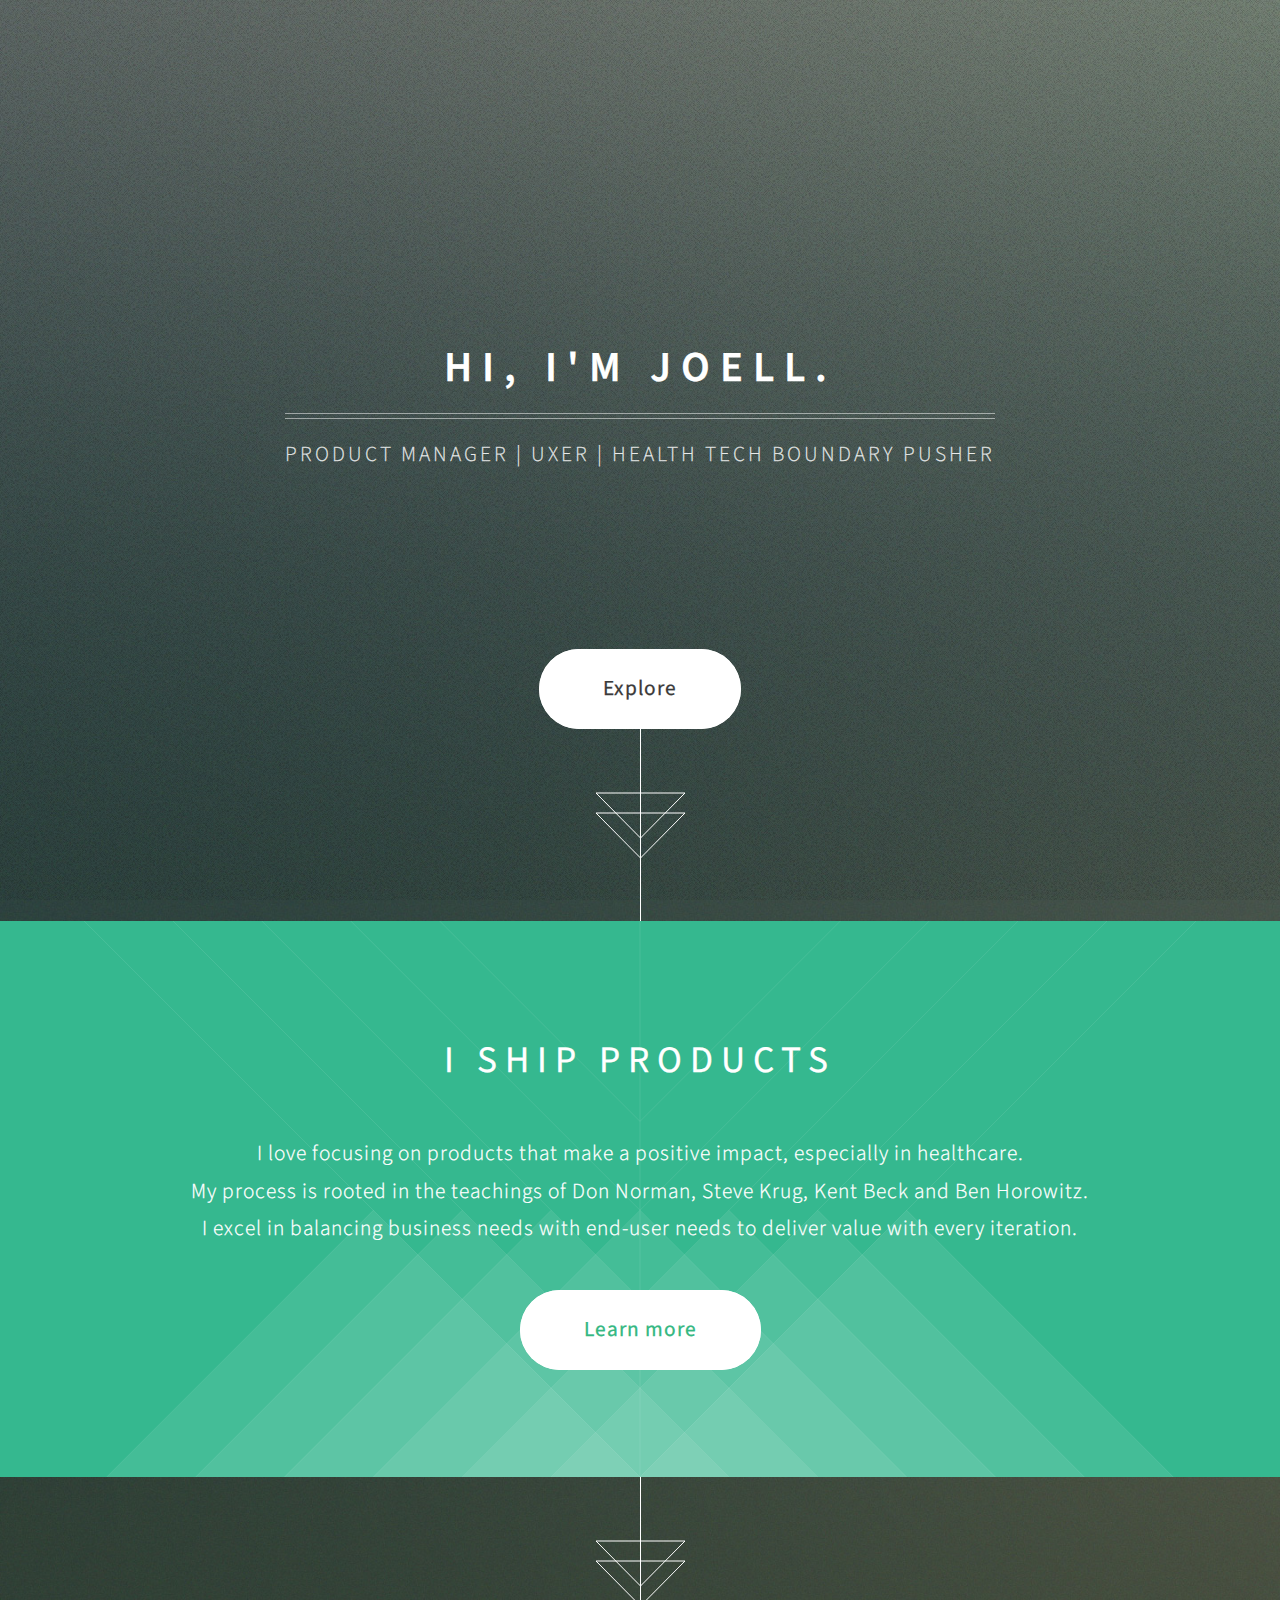
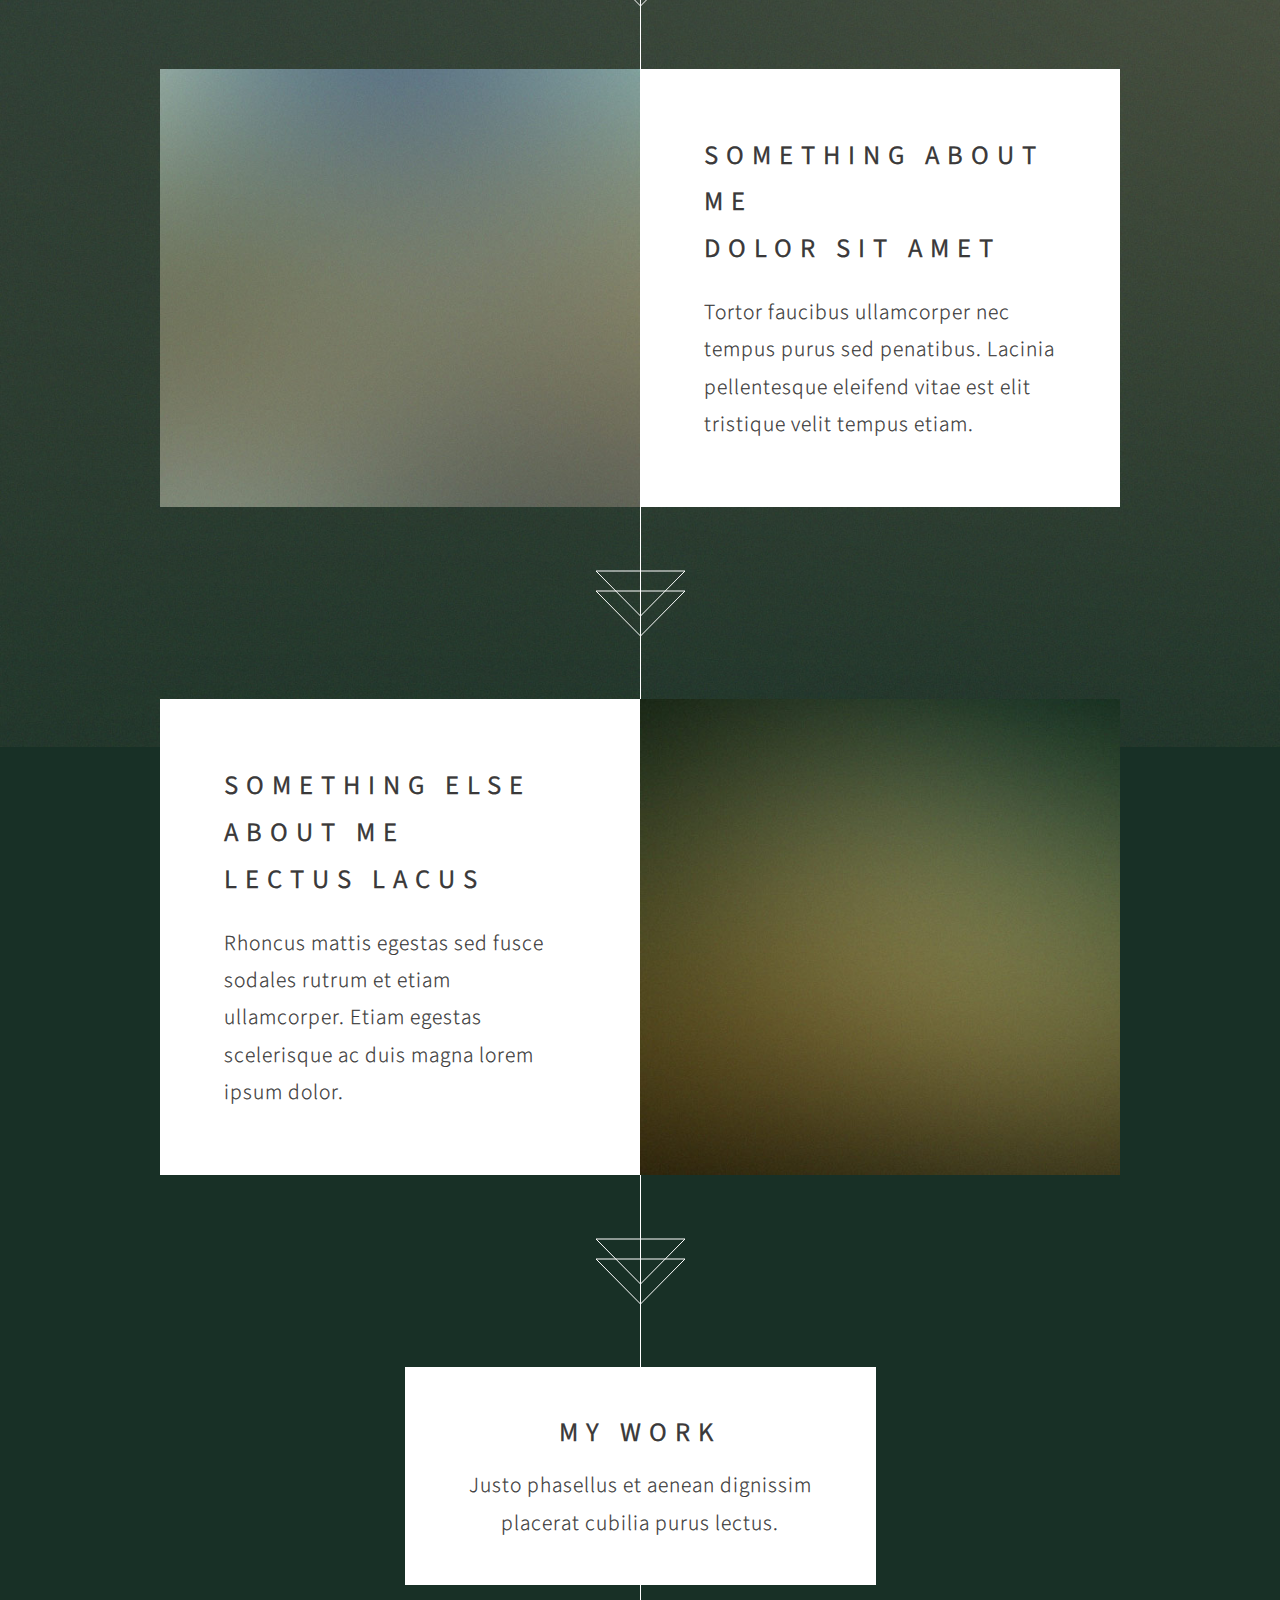
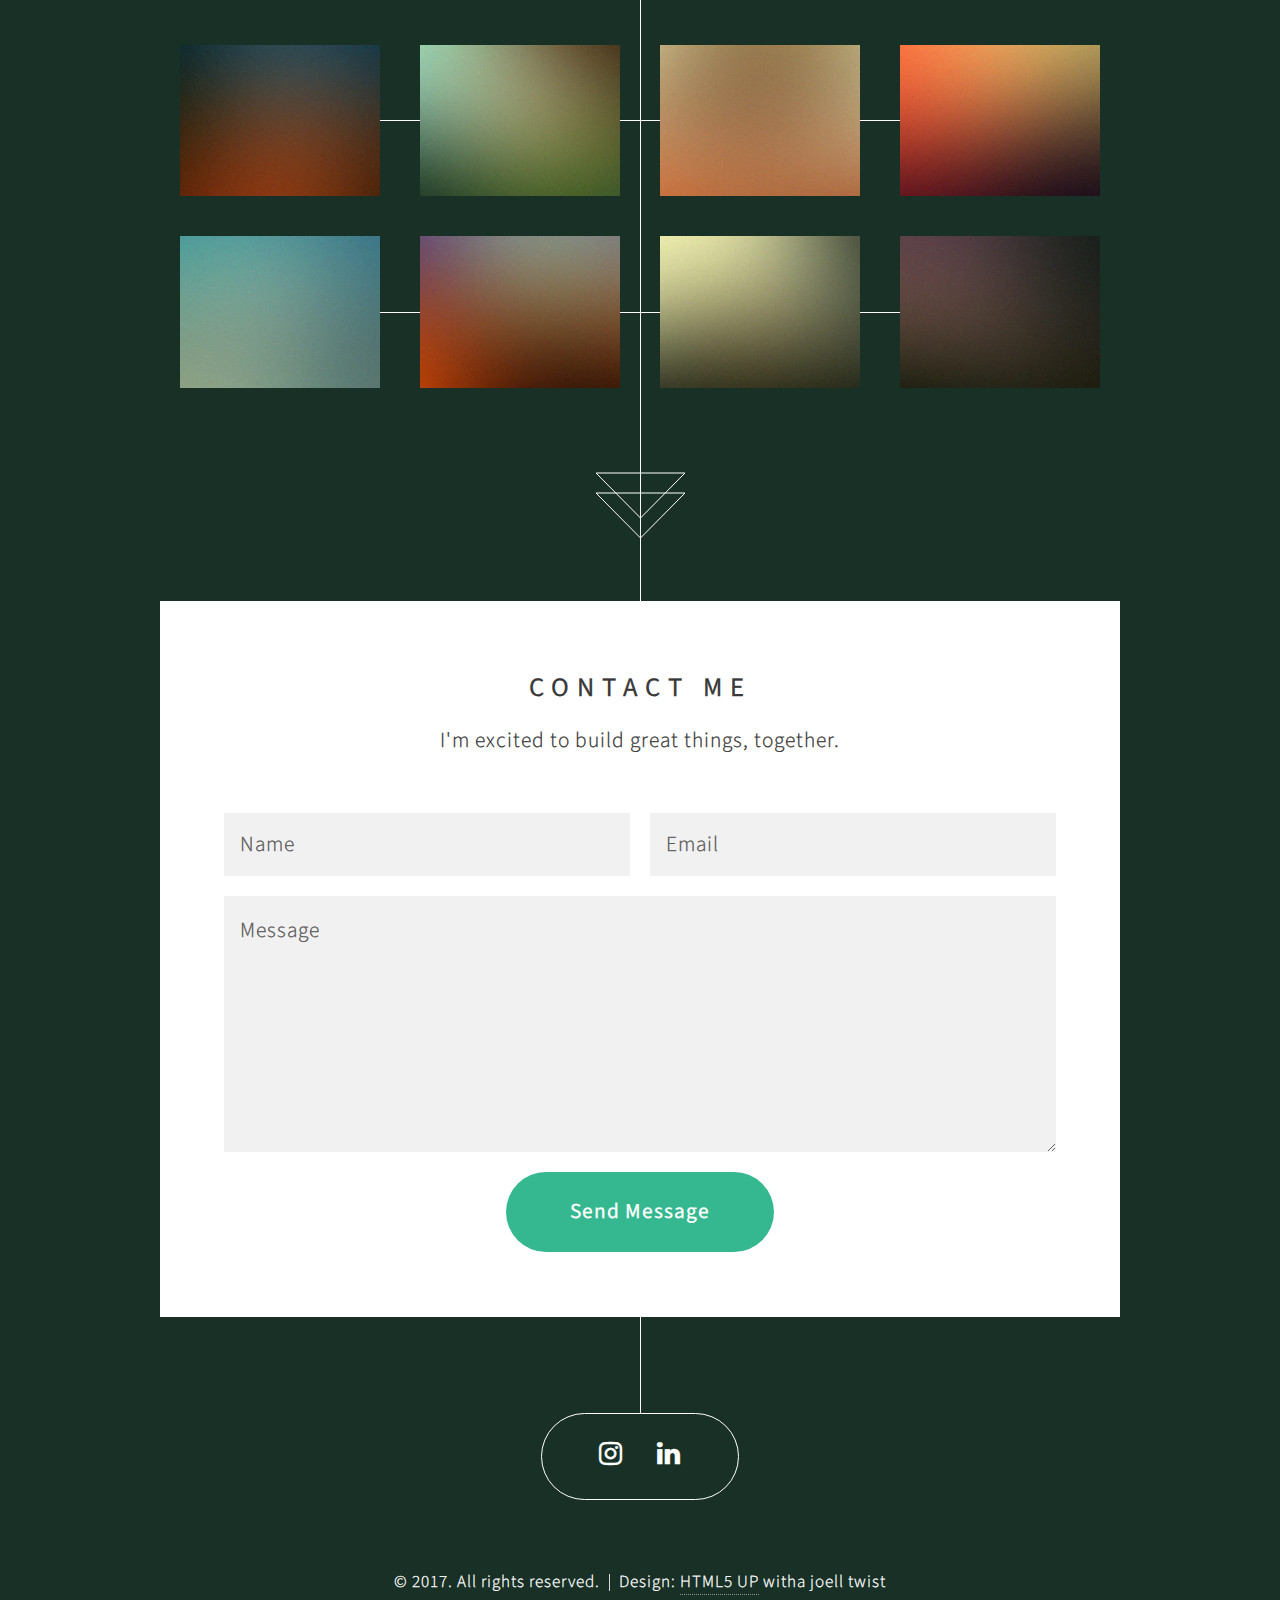
==== html5up-overflow/index.html @ f1a4c193 "new template from html5up" ====
<!DOCTYPE HTML>
<!--
	Overflow by HTML5 UP
	html5up.net | @ajlkn
	Free for personal and commercial use under the CCA 3.0 license (html5up.net/license)
-->
<html>
	<head>
		<title>Joell Shepperson Portfolio</title>
		<meta charset="utf-8" />
		<meta name="viewport" content="width=device-width, initial-scale=1" />
		<!--[if lte IE 8]><script src="assets/js/ie/html5shiv.js"></script><![endif]-->
		<link rel="stylesheet" href="assets/css/main.css" />
		<!--[if lte IE 8]><link rel="stylesheet" href="assets/css/ie8.css" /><![endif]-->
	</head>
	<body>

		<!-- Header -->
			<section id="header">
				<header>
					<h1>Hi, I'm Joell.</h1>
					<p>Product Manager | UXer | Health Tech Boundary Pusher</p>
				</header>
				<footer>
					<a href="#banner" class="button style2 scrolly-middle">Explore</a>
				</footer>
			</section>

		<!-- Banner -->
			<section id="banner">
				<header>
					<h2>I ship products</h2>
				</header>
				<p>I love focusing on products that make a positive impact, especially in healthcare.<br/>
			 	My process is rooted in the teachings of Don Norman, Steve Krug, Kent Beck and Ben Horowitz.<br/>
				I excel in balancing business needs with end-user needs to deliver value with every iteration.</p>
				<footer>
					<a href="#first" class="button style2 scrolly">Learn more</a>
				</footer>
			</section>

		<!-- Feature 1 -->
			<article id="first" class="container box style1 right">
				<a href="#" class="image fit"><img src="images/pic01.jpg" alt="" /></a>
				<div class="inner">
					<header>
						<h2>Something about me<br />
						dolor sit amet</h2>
					</header>
					<p>Tortor faucibus ullamcorper nec tempus purus sed penatibus. Lacinia pellentesque eleifend vitae est elit tristique velit tempus etiam.</p>
				</div>
			</article>

		<!-- Feature 2 -->
			<article class="container box style1 left">
				<a href="#" class="image fit"><img src="images/pic02.jpg" alt="" /></a>
				<div class="inner">
					<header>
						<h2>Something else about me<br />
						lectus lacus</h2>
					</header>
					<p>Rhoncus mattis egestas sed fusce sodales rutrum et etiam ullamcorper. Etiam egestas scelerisque ac duis magna lorem ipsum dolor.</p>
				</div>
			</article>

		<!-- Portfolio -->
			<article class="container box style2">
				<header>
					<h2>My Work</h2>
					<p>Justo phasellus et aenean dignissim<br />
					placerat cubilia purus lectus.</p>
				</header>
				<div class="inner gallery">
					<div class="row 0%">
						<div class="3u 12u(mobile)"><a href="images/fulls/01.jpg" class="image fit"><img src="images/thumbs/01.jpg" alt="" title="Ad infinitum" /></a></div>
						<div class="3u 12u(mobile)"><a href="images/fulls/02.jpg" class="image fit"><img src="images/thumbs/02.jpg" alt="" title="Dressed in Clarity" /></a></div>
						<div class="3u 12u(mobile)"><a href="images/fulls/03.jpg" class="image fit"><img src="images/thumbs/03.jpg" alt="" title="Raven" /></a></div>
						<div class="3u 12u(mobile)"><a href="images/fulls/04.jpg" class="image fit"><img src="images/thumbs/04.jpg" alt="" title="I'll have a cup of Disneyland, please" /></a></div>
					</div>
					<div class="row 0%">
						<div class="3u 12u(mobile)"><a href="images/fulls/05.jpg" class="image fit"><img src="images/thumbs/05.jpg" alt="" title="Cherish" /></a></div>
						<div class="3u 12u(mobile)"><a href="images/fulls/06.jpg" class="image fit"><img src="images/thumbs/06.jpg" alt="" title="Different." /></a></div>
						<div class="3u 12u(mobile)"><a href="images/fulls/07.jpg" class="image fit"><img src="images/thumbs/07.jpg" alt="" title="History was made here" /></a></div>
						<div class="3u 12u(mobile)"><a href="images/fulls/08.jpg" class="image fit"><img src="images/thumbs/08.jpg" alt="" title="People come and go and walk away" /></a></div>
					</div>
				</div>
			</article>

		<!-- Contact -->
			<article class="container box style3">
				<header>
					<h2>Contact Me</h2>
					<p>I'm excited to build great things, together.</p>
				</header>
				<form method="post" action="#">
					<div class="row 50%">
						<div class="6u 12u$(mobile)"><input type="text" class="text" name="name" placeholder="Name" /></div>
						<div class="6u$ 12u$(mobile)"><input type="text" class="text" name="email" placeholder="Email" /></div>
						<div class="12u$">
							<textarea name="message" placeholder="Message"></textarea>
						</div>
						<div class="12u$">
							<ul class="actions">
								<li><input type="submit" value="Send Message" /></li>
							</ul>
						</div>
					</div>
				</form>
			</article>

		<!-- Generic -->
		<!--
			<article class="container box style3">
				<header>
					<h2>Generic Box</h2>
					<p>Just a generic box. Nothing to see here.</p>
				</header>
				<section>
					<header>
						<h3>Paragraph</h3>
						<p>This is a subtitle</p>
					</header>
					<p>Phasellus nisl nisl, varius id <sup>porttitor sed pellentesque</sup> ac orci. Pellentesque
					habitant <strong>strong</strong> tristique <b>bold</b> et netus <i>italic</i> malesuada <em>emphasized</em> ac turpis egestas. Morbi
					leo suscipit ut. Praesent <sub>id turpis vitae</sub> turpis pretium ultricies. Vestibulum sit
					amet risus elit.</p>
				</section>
				<section>
					<header>
						<h3>Blockquote</h3>
					</header>
					<blockquote>Fringilla nisl. Donec accumsan interdum nisi, quis tincidunt felis sagittis eget.
					tempus euismod. Vestibulum ante ipsum primis in faucibus.</blockquote>
				</section>
				<section>
					<header>
						<h3>Divider</h3>
					</header>
					<p>Donec consectetur <a href="#">vestibulum dolor et pulvinar</a>. Etiam vel felis enim, at viverra
					ligula. Ut porttitor sagittis lorem, quis eleifend nisi ornare vel. Praesent nec orci
					facilisis leo magna. Cras sit amet urna eros, id egestas urna. Quisque aliquam
					tempus euismod. Vestibulum ante ipsum primis in faucibus orci luctus et ultrices
					posuere cubilia.</p>
					<hr />
					<p>Donec consectetur vestibulum dolor et pulvinar. Etiam vel felis enim, at viverra
					ligula. Ut porttitor sagittis lorem, quis eleifend nisi ornare vel. Praesent nec orci
					facilisis leo magna. Cras sit amet urna eros, id egestas urna. Quisque aliquam
					tempus euismod. Vestibulum ante ipsum primis in faucibus orci luctus et ultrices
					posuere cubilia.</p>
				</section>
				<section>
					<header>
						<h3>Unordered List</h3>
					</header>
					<ul class="default">
						<li>Donec consectetur vestibulum dolor et pulvinar. Etiam vel felis enim, at viverra ligula. Ut porttitor sagittis lorem, quis eleifend nisi ornare vel.</li>
						<li>Donec consectetur vestibulum dolor et pulvinar. Etiam vel felis enim, at viverra ligula. Ut porttitor sagittis lorem, quis eleifend nisi ornare vel.</li>
						<li>Donec consectetur vestibulum dolor et pulvinar. Etiam vel felis enim, at viverra ligula. Ut porttitor sagittis lorem, quis eleifend nisi ornare vel.</li>
						<li>Donec consectetur vestibulum dolor et pulvinar. Etiam vel felis enim, at viverra ligula. Ut porttitor sagittis lorem, quis eleifend nisi ornare vel.</li>
					</ul>
				</section>
				<section>
					<header>
						<h3>Ordered List</h3>
					</header>
					<ol class="default">
						<li>Donec consectetur vestibulum dolor et pulvinar. Etiam vel felis enim, at viverra ligula. Ut porttitor sagittis lorem, quis eleifend nisi ornare vel.</li>
						<li>Donec consectetur vestibulum dolor et pulvinar. Etiam vel felis enim, at viverra ligula. Ut porttitor sagittis lorem, quis eleifend nisi ornare vel.</li>
						<li>Donec consectetur vestibulum dolor et pulvinar. Etiam vel felis enim, at viverra ligula. Ut porttitor sagittis lorem, quis eleifend nisi ornare vel.</li>
						<li>Donec consectetur vestibulum dolor et pulvinar. Etiam vel felis enim, at viverra ligula. Ut porttitor sagittis lorem, quis eleifend nisi ornare vel.</li>
					</ol>
				</section>
				<section>
					<header>
						<h3>Table</h3>
					</header>
					<div class="table-wrapper">
						<table class="default">
							<thead>
								<tr>
									<th>ID</th>
									<th>Name</th>
									<th>Description</th>
									<th>Price</th>
								</tr>
							</thead>
							<tbody>
								<tr>
									<td>45815</td>
									<td>Something</td>
									<td>Ut porttitor sagittis lorem quis nisi ornare.</td>
									<td>29.99</td>
								</tr>
								<tr>
									<td>24524</td>
									<td>Nothing</td>
									<td>Ut porttitor sagittis lorem quis nisi ornare.</td>
									<td>19.99</td>
								</tr>
								<tr>
									<td>45815</td>
									<td>Something</td>
									<td>Ut porttitor sagittis lorem quis nisi ornare.</td>
									<td>29.99</td>
								</tr>
								<tr>
									<td>24524</td>
									<td>Nothing</td>
									<td>Ut porttitor sagittis lorem quis nisi ornare.</td>
									<td>19.99</td>
								</tr>
							</tbody>
							<tfoot>
								<tr>
									<td colspan="3"></td>
									<td>100.00</td>
								</tr>
							</tfoot>
						</table>
					</div>
				</section>
				<section>
					<header>
						<h3>Form</h3>
					</header>
					<form method="post" action="#">
						<div class="row">
							<div class="6u">
								<input class="text" type="text" name="name" id="name" value="" placeholder="John Doe" />
							</div>
							<div class="6u">
								<input class="text" type="text" name="email" id="email" value="" placeholder="johndoe@domain.tld" />
							</div>
						</div>
						<div class="row">
							<div class="12u">
								<select name="department" id="department">
									<option value="">Choose a department</option>
									<option value="1">Manufacturing</option>
									<option value="2">Administration</option>
									<option value="3">Support</option>
								</select>
							</div>
						</div>
						<div class="row">
							<div class="12u">
								<input class="text" type="text" name="subject" id="subject" value="" placeholder="Enter your subject" />
							</div>
						</div>
						<div class="row">
							<div class="12u">
								<textarea name="message" id="message" placeholder="Enter your message"></textarea>
							</div>
						</div>
						<div class="row">
							<div class="12u">
								<ul class="actions">
									<li><input type="submit" value="Submit" /></li>
									<li><input type="reset" class="style3" value="Clear Form" /></li>
								</ul>
							</div>
						</div>
					</form>
				</section>
			</article>
		-->

		<section id="footer">
			<ul class="icons">
				<li><a href="#" class="icon fa-instagram"><span class="label">Instagram</span></a></li>
				<li><a href="#" class="icon fa-linkedin"><span class="label">LinkedIn</span></a></li>
			</ul>
			<div class="copyright">
				<ul class="menu">
					<li>&copy; 2017. All rights reserved.</li><li>Design: <a href="http://html5up.net">HTML5 UP</a> witha joell twist </li>
				</ul>
			</div>
		</section>

		<!-- Scripts -->
			<script src="assets/js/jquery.min.js"></script>
			<script src="assets/js/jquery.scrolly.min.js"></script>
			<script src="assets/js/jquery.poptrox.min.js"></script>
			<script src="assets/js/skel.min.js"></script>
			<script src="assets/js/util.js"></script>
			<!--[if lte IE 8]><script src="assets/js/ie/respond.min.js"></script><![endif]-->
			<script src="assets/js/main.js"></script>

	</body>
</html>
---- html5up-overflow/assets/css/main.css ----
@import url("https://fonts.googleapis.com/css?family=Source+Sans+Pro:300,300italic,400,600");
@import url("font-awesome.min.css");

/*
	Overflow by HTML5 UP
	html5up.net | @ajlkn
	Free for personal and commercial use under the CCA 3.0 license (html5up.net/license)
*/

/* Reset */

	html, body, div, span, applet, object, iframe, h1, h2, h3, h4, h5, h6, p, blockquote, pre, a, abbr, acronym, address, big, cite, code, del, dfn, em, img, ins, kbd, q, s, samp, small, strike, strong, sub, sup, tt, var, b, u, i, center, dl, dt, dd, ol, ul, li, fieldset, form, label, legend, table, caption, tbody, tfoot, thead, tr, th, td, article, aside, canvas, details, embed, figure, figcaption, footer, header, hgroup, menu, nav, output, ruby, section, summary, time, mark, audio, video {
		margin: 0;
		padding: 0;
		border: 0;
		font-size: 100%;
		font: inherit;
		vertical-align: baseline;
	}

	article, aside, details, figcaption, figure, footer, header, hgroup, menu, nav, section {
		display: block;
	}

	body {
		line-height: 1;
	}

	ol, ul {
		list-style: none;
	}

	blockquote, q {
		quotes: none;
	}

	blockquote:before, blockquote:after, q:before, q:after {
		content: '';
		content: none;
	}

	table {
		border-collapse: collapse;
		border-spacing: 0;
	}

	body {
		-webkit-text-size-adjust: none;
	}

/* Box Model */

	*, *:before, *:after {
		-moz-box-sizing: border-box;
		-webkit-box-sizing: border-box;
		box-sizing: border-box;
	}

/* Containers */

	.container {
		margin-left: auto;
		margin-right: auto;
	}

	.container.\31 25\25 {
		width: 100%;
		max-width: 1425px;
		min-width: 1140px;
	}

	.container.\37 5\25 {
		width: 855px;
	}

	.container.\35 0\25 {
		width: 570px;
	}

	.container.\32 5\25 {
		width: 285px;
	}

	.container {
		width: 1140px;
	}

	@media screen and (max-width: 1680px) {

		.container.\31 25\25 {
			width: 100%;
			max-width: 1200px;
			min-width: 960px;
		}

		.container.\37 5\25 {
			width: 720px;
		}

		.container.\35 0\25 {
			width: 480px;
		}

		.container.\32 5\25 {
			width: 240px;
		}

		.container {
			width: 960px;
		}

	}

	@media screen and (max-width: 1080px) {

		.container.\31 25\25 {
			width: 100%;
			max-width: 118.75%;
			min-width: 95%;
		}

		.container.\37 5\25 {
			width: 71.25%;
		}

		.container.\35 0\25 {
			width: 47.5%;
		}

		.container.\32 5\25 {
			width: 23.75%;
		}

		.container {
			width: 95%;
		}

	}

	@media screen and (max-width: 840px) {

		.container.\31 25\25 {
			width: 100%;
			max-width: 118.75%;
			min-width: 95%;
		}

		.container.\37 5\25 {
			width: 71.25%;
		}

		.container.\35 0\25 {
			width: 47.5%;
		}

		.container.\32 5\25 {
			width: 23.75%;
		}

		.container {
			width: 95%;
		}

	}

	@media screen and (max-width: 736px) {

		.container.\31 25\25 {
			width: 100%;
			max-width: 118.75%;
			min-width: 95%;
		}

		.container.\37 5\25 {
			width: 71.25%;
		}

		.container.\35 0\25 {
			width: 47.5%;
		}

		.container.\32 5\25 {
			width: 23.75%;
		}

		.container {
			width: 95% !important;
		}

	}

/* Grid */

	.row {
		border-bottom: solid 1px transparent;
		-moz-box-sizing: border-box;
		-webkit-box-sizing: border-box;
		box-sizing: border-box;
	}

	.row > * {
		float: left;
		-moz-box-sizing: border-box;
		-webkit-box-sizing: border-box;
		box-sizing: border-box;
	}

	.row:after, .row:before {
		content: '';
		display: block;
		clear: both;
		height: 0;
	}

	.row.uniform > * > :first-child {
		margin-top: 0;
	}

	.row.uniform > * > :last-child {
		margin-bottom: 0;
	}

	.row.\30 \25 > * {
		padding: 0px 0 0 0px;
	}

	.row.\30 \25 {
		margin: 0px 0 -1px 0px;
	}

	.row.uniform.\30 \25 > * {
		padding: 0px 0 0 0px;
	}

	.row.uniform.\30 \25 {
		margin: 0px 0 -1px 0px;
	}

	.row > * {
		padding: 40px 0 0 40px;
	}

	.row {
		margin: -40px 0 -1px -40px;
	}

	.row.uniform > * {
		padding: 40px 0 0 40px;
	}

	.row.uniform {
		margin: -40px 0 -1px -40px;
	}

	.row.\32 00\25 > * {
		padding: 80px 0 0 80px;
	}

	.row.\32 00\25 {
		margin: -80px 0 -1px -80px;
	}

	.row.uniform.\32 00\25 > * {
		padding: 80px 0 0 80px;
	}

	.row.uniform.\32 00\25 {
		margin: -80px 0 -1px -80px;
	}

	.row.\31 50\25 > * {
		padding: 60px 0 0 60px;
	}

	.row.\31 50\25 {
		margin: -60px 0 -1px -60px;
	}

	.row.uniform.\31 50\25 > * {
		padding: 60px 0 0 60px;
	}

	.row.uniform.\31 50\25 {
		margin: -60px 0 -1px -60px;
	}

	.row.\35 0\25 > * {
		padding: 20px 0 0 20px;
	}

	.row.\35 0\25 {
		margin: -20px 0 -1px -20px;
	}

	.row.uniform.\35 0\25 > * {
		padding: 20px 0 0 20px;
	}

	.row.uniform.\35 0\25 {
		margin: -20px 0 -1px -20px;
	}

	.row.\32 5\25 > * {
		padding: 10px 0 0 10px;
	}

	.row.\32 5\25 {
		margin: -10px 0 -1px -10px;
	}

	.row.uniform.\32 5\25 > * {
		padding: 10px 0 0 10px;
	}

	.row.uniform.\32 5\25 {
		margin: -10px 0 -1px -10px;
	}

	.\31 2u, .\31 2u\24 {
		width: 100%;
		clear: none;
		margin-left: 0;
	}

	.\31 1u, .\31 1u\24 {
		width: 91.6666666667%;
		clear: none;
		margin-left: 0;
	}

	.\31 0u, .\31 0u\24 {
		width: 83.3333333333%;
		clear: none;
		margin-left: 0;
	}

	.\39 u, .\39 u\24 {
		width: 75%;
		clear: none;
		margin-left: 0;
	}

	.\38 u, .\38 u\24 {
		width: 66.6666666667%;
		clear: none;
		margin-left: 0;
	}

	.\37 u, .\37 u\24 {
		width: 58.3333333333%;
		clear: none;
		margin-left: 0;
	}

	.\36 u, .\36 u\24 {
		width: 50%;
		clear: none;
		margin-left: 0;
	}

	.\35 u, .\35 u\24 {
		width: 41.6666666667%;
		clear: none;
		margin-left: 0;
	}

	.\34 u, .\34 u\24 {
		width: 33.3333333333%;
		clear: none;
		margin-left: 0;
	}

	.\33 u, .\33 u\24 {
		width: 25%;
		clear: none;
		margin-left: 0;
	}

	.\32 u, .\32 u\24 {
		width: 16.6666666667%;
		clear: none;
		margin-left: 0;
	}

	.\31 u, .\31 u\24 {
		width: 8.3333333333%;
		clear: none;
		margin-left: 0;
	}

	.\31 2u\24 + *,
	.\31 1u\24 + *,
	.\31 0u\24 + *,
	.\39 u\24 + *,
	.\38 u\24 + *,
	.\37 u\24 + *,
	.\36 u\24 + *,
	.\35 u\24 + *,
	.\34 u\24 + *,
	.\33 u\24 + *,
	.\32 u\24 + *,
	.\31 u\24 + * {
		clear: left;
	}

	.\-11u {
		margin-left: 91.66667%;
	}

	.\-10u {
		margin-left: 83.33333%;
	}

	.\-9u {
		margin-left: 75%;
	}

	.\-8u {
		margin-left: 66.66667%;
	}

	.\-7u {
		margin-left: 58.33333%;
	}

	.\-6u {
		margin-left: 50%;
	}

	.\-5u {
		margin-left: 41.66667%;
	}

	.\-4u {
		margin-left: 33.33333%;
	}

	.\-3u {
		margin-left: 25%;
	}

	.\-2u {
		margin-left: 16.66667%;
	}

	.\-1u {
		margin-left: 8.33333%;
	}

	@media screen and (max-width: 1680px) {

		.row > * {
			padding: 40px 0 0 40px;
		}

		.row {
			margin: -40px 0 -1px -40px;
		}

		.row.uniform > * {
			padding: 40px 0 0 40px;
		}

		.row.uniform {
			margin: -40px 0 -1px -40px;
		}

		.row.\32 00\25 > * {
			padding: 80px 0 0 80px;
		}

		.row.\32 00\25 {
			margin: -80px 0 -1px -80px;
		}

		.row.uniform.\32 00\25 > * {
			padding: 80px 0 0 80px;
		}

		.row.uniform.\32 00\25 {
			margin: -80px 0 -1px -80px;
		}

		.row.\31 50\25 > * {
			padding: 60px 0 0 60px;
		}

		.row.\31 50\25 {
			margin: -60px 0 -1px -60px;
		}

		.row.uniform.\31 50\25 > * {
			padding: 60px 0 0 60px;
		}

		.row.uniform.\31 50\25 {
			margin: -60px 0 -1px -60px;
		}

		.row.\35 0\25 > * {
			padding: 20px 0 0 20px;
		}

		.row.\35 0\25 {
			margin: -20px 0 -1px -20px;
		}

		.row.uniform.\35 0\25 > * {
			padding: 20px 0 0 20px;
		}

		.row.uniform.\35 0\25 {
			margin: -20px 0 -1px -20px;
		}

		.row.\32 5\25 > * {
			padding: 10px 0 0 10px;
		}

		.row.\32 5\25 {
			margin: -10px 0 -1px -10px;
		}

		.row.uniform.\32 5\25 > * {
			padding: 10px 0 0 10px;
		}

		.row.uniform.\32 5\25 {
			margin: -10px 0 -1px -10px;
		}

		.\31 2u\28wide\29, .\31 2u\24\28wide\29 {
			width: 100%;
			clear: none;
			margin-left: 0;
		}

		.\31 1u\28wide\29, .\31 1u\24\28wide\29 {
			width: 91.6666666667%;
			clear: none;
			margin-left: 0;
		}

		.\31 0u\28wide\29, .\31 0u\24\28wide\29 {
			width: 83.3333333333%;
			clear: none;
			margin-left: 0;
		}

		.\39 u\28wide\29, .\39 u\24\28wide\29 {
			width: 75%;
			clear: none;
			margin-left: 0;
		}

		.\38 u\28wide\29, .\38 u\24\28wide\29 {
			width: 66.6666666667%;
			clear: none;
			margin-left: 0;
		}

		.\37 u\28wide\29, .\37 u\24\28wide\29 {
			width: 58.3333333333%;
			clear: none;
			margin-left: 0;
		}

		.\36 u\28wide\29, .\36 u\24\28wide\29 {
			width: 50%;
			clear: none;
			margin-left: 0;
		}

		.\35 u\28wide\29, .\35 u\24\28wide\29 {
			width: 41.6666666667%;
			clear: none;
			margin-left: 0;
		}

		.\34 u\28wide\29, .\34 u\24\28wide\29 {
			width: 33.3333333333%;
			clear: none;
			margin-left: 0;
		}

		.\33 u\28wide\29, .\33 u\24\28wide\29 {
			width: 25%;
			clear: none;
			margin-left: 0;
		}

		.\32 u\28wide\29, .\32 u\24\28wide\29 {
			width: 16.6666666667%;
			clear: none;
			margin-left: 0;
		}

		.\31 u\28wide\29, .\31 u\24\28wide\29 {
			width: 8.3333333333%;
			clear: none;
			margin-left: 0;
		}

		.\31 2u\24\28wide\29 + *,
		.\31 1u\24\28wide\29 + *,
		.\31 0u\24\28wide\29 + *,
		.\39 u\24\28wide\29 + *,
		.\38 u\24\28wide\29 + *,
		.\37 u\24\28wide\29 + *,
		.\36 u\24\28wide\29 + *,
		.\35 u\24\28wide\29 + *,
		.\34 u\24\28wide\29 + *,
		.\33 u\24\28wide\29 + *,
		.\32 u\24\28wide\29 + *,
		.\31 u\24\28wide\29 + * {
			clear: left;
		}

		.\-11u\28wide\29 {
			margin-left: 91.66667%;
		}

		.\-10u\28wide\29 {
			margin-left: 83.33333%;
		}

		.\-9u\28wide\29 {
			margin-left: 75%;
		}

		.\-8u\28wide\29 {
			margin-left: 66.66667%;
		}

		.\-7u\28wide\29 {
			margin-left: 58.33333%;
		}

		.\-6u\28wide\29 {
			margin-left: 50%;
		}

		.\-5u\28wide\29 {
			margin-left: 41.66667%;
		}

		.\-4u\28wide\29 {
			margin-left: 33.33333%;
		}

		.\-3u\28wide\29 {
			margin-left: 25%;
		}

		.\-2u\28wide\29 {
			margin-left: 16.66667%;
		}

		.\-1u\28wide\29 {
			margin-left: 8.33333%;
		}

	}

	@media screen and (max-width: 1080px) {

		.row > * {
			padding: 40px 0 0 40px;
		}

		.row {
			margin: -40px 0 -1px -40px;
		}

		.row.uniform > * {
			padding: 40px 0 0 40px;
		}

		.row.uniform {
			margin: -40px 0 -1px -40px;
		}

		.row.\32 00\25 > * {
			padding: 80px 0 0 80px;
		}

		.row.\32 00\25 {
			margin: -80px 0 -1px -80px;
		}

		.row.uniform.\32 00\25 > * {
			padding: 80px 0 0 80px;
		}

		.row.uniform.\32 00\25 {
			margin: -80px 0 -1px -80px;
		}

		.row.\31 50\25 > * {
			padding: 60px 0 0 60px;
		}

		.row.\31 50\25 {
			margin: -60px 0 -1px -60px;
		}

		.row.uniform.\31 50\25 > * {
			padding: 60px 0 0 60px;
		}

		.row.uniform.\31 50\25 {
			margin: -60px 0 -1px -60px;
		}

		.row.\35 0\25 > * {
			padding: 20px 0 0 20px;
		}

		.row.\35 0\25 {
			margin: -20px 0 -1px -20px;
		}

		.row.uniform.\35 0\25 > * {
			padding: 20px 0 0 20px;
		}

		.row.uniform.\35 0\25 {
			margin: -20px 0 -1px -20px;
		}

		.row.\32 5\25 > * {
			padding: 10px 0 0 10px;
		}

		.row.\32 5\25 {
			margin: -10px 0 -1px -10px;
		}

		.row.uniform.\32 5\25 > * {
			padding: 10px 0 0 10px;
		}

		.row.uniform.\32 5\25 {
			margin: -10px 0 -1px -10px;
		}

		.\31 2u\28normal\29, .\31 2u\24\28normal\29 {
			width: 100%;
			clear: none;
			margin-left: 0;
		}

		.\31 1u\28normal\29, .\31 1u\24\28normal\29 {
			width: 91.6666666667%;
			clear: none;
			margin-left: 0;
		}

		.\31 0u\28normal\29, .\31 0u\24\28normal\29 {
			width: 83.3333333333%;
			clear: none;
			margin-left: 0;
		}

		.\39 u\28normal\29, .\39 u\24\28normal\29 {
			width: 75%;
			clear: none;
			margin-left: 0;
		}

		.\38 u\28normal\29, .\38 u\24\28normal\29 {
			width: 66.6666666667%;
			clear: none;
			margin-left: 0;
		}

		.\37 u\28normal\29, .\37 u\24\28normal\29 {
			width: 58.3333333333%;
			clear: none;
			margin-left: 0;
		}

		.\36 u\28normal\29, .\36 u\24\28normal\29 {
			width: 50%;
			clear: none;
			margin-left: 0;
		}

		.\35 u\28normal\29, .\35 u\24\28normal\29 {
			width: 41.6666666667%;
			clear: none;
			margin-left: 0;
		}

		.\34 u\28normal\29, .\34 u\24\28normal\29 {
			width: 33.3333333333%;
			clear: none;
			margin-left: 0;
		}

		.\33 u\28normal\29, .\33 u\24\28normal\29 {
			width: 25%;
			clear: none;
			margin-left: 0;
		}

		.\32 u\28normal\29, .\32 u\24\28normal\29 {
			width: 16.6666666667%;
			clear: none;
			margin-left: 0;
		}

		.\31 u\28normal\29, .\31 u\24\28normal\29 {
			width: 8.3333333333%;
			clear: none;
			margin-left: 0;
		}

		.\31 2u\24\28normal\29 + *,
		.\31 1u\24\28normal\29 + *,
		.\31 0u\24\28normal\29 + *,
		.\39 u\24\28normal\29 + *,
		.\38 u\24\28normal\29 + *,
		.\37 u\24\28normal\29 + *,
		.\36 u\24\28normal\29 + *,
		.\35 u\24\28normal\29 + *,
		.\34 u\24\28normal\29 + *,
		.\33 u\24\28normal\29 + *,
		.\32 u\24\28normal\29 + *,
		.\31 u\24\28normal\29 + * {
			clear: left;
		}

		.\-11u\28normal\29 {
			margin-left: 91.66667%;
		}

		.\-10u\28normal\29 {
			margin-left: 83.33333%;
		}

		.\-9u\28normal\29 {
			margin-left: 75%;
		}

		.\-8u\28normal\29 {
			margin-left: 66.66667%;
		}

		.\-7u\28normal\29 {
			margin-left: 58.33333%;
		}

		.\-6u\28normal\29 {
			margin-left: 50%;
		}

		.\-5u\28normal\29 {
			margin-left: 41.66667%;
		}

		.\-4u\28normal\29 {
			margin-left: 33.33333%;
		}

		.\-3u\28normal\29 {
			margin-left: 25%;
		}

		.\-2u\28normal\29 {
			margin-left: 16.66667%;
		}

		.\-1u\28normal\29 {
			margin-left: 8.33333%;
		}

	}

	@media screen and (max-width: 840px) {

		.row > * {
			padding: 30px 0 0 30px;
		}

		.row {
			margin: -30px 0 -1px -30px;
		}

		.row.uniform > * {
			padding: 30px 0 0 30px;
		}

		.row.uniform {
			margin: -30px 0 -1px -30px;
		}

		.row.\32 00\25 > * {
			padding: 60px 0 0 60px;
		}

		.row.\32 00\25 {
			margin: -60px 0 -1px -60px;
		}

		.row.uniform.\32 00\25 > * {
			padding: 60px 0 0 60px;
		}

		.row.uniform.\32 00\25 {
			margin: -60px 0 -1px -60px;
		}

		.row.\31 50\25 > * {
			padding: 45px 0 0 45px;
		}

		.row.\31 50\25 {
			margin: -45px 0 -1px -45px;
		}

		.row.uniform.\31 50\25 > * {
			padding: 45px 0 0 45px;
		}

		.row.uniform.\31 50\25 {
			margin: -45px 0 -1px -45px;
		}

		.row.\35 0\25 > * {
			padding: 15px 0 0 15px;
		}

		.row.\35 0\25 {
			margin: -15px 0 -1px -15px;
		}

		.row.uniform.\35 0\25 > * {
			padding: 15px 0 0 15px;
		}

		.row.uniform.\35 0\25 {
			margin: -15px 0 -1px -15px;
		}

		.row.\32 5\25 > * {
			padding: 7.5px 0 0 7.5px;
		}

		.row.\32 5\25 {
			margin: -7.5px 0 -1px -7.5px;
		}

		.row.uniform.\32 5\25 > * {
			padding: 7.5px 0 0 7.5px;
		}

		.row.uniform.\32 5\25 {
			margin: -7.5px 0 -1px -7.5px;
		}

		.\31 2u\28narrow\29, .\31 2u\24\28narrow\29 {
			width: 100%;
			clear: none;
			margin-left: 0;
		}

		.\31 1u\28narrow\29, .\31 1u\24\28narrow\29 {
			width: 91.6666666667%;
			clear: none;
			margin-left: 0;
		}

		.\31 0u\28narrow\29, .\31 0u\24\28narrow\29 {
			width: 83.3333333333%;
			clear: none;
			margin-left: 0;
		}

		.\39 u\28narrow\29, .\39 u\24\28narrow\29 {
			width: 75%;
			clear: none;
			margin-left: 0;
		}

		.\38 u\28narrow\29, .\38 u\24\28narrow\29 {
			width: 66.6666666667%;
			clear: none;
			margin-left: 0;
		}

		.\37 u\28narrow\29, .\37 u\24\28narrow\29 {
			width: 58.3333333333%;
			clear: none;
			margin-left: 0;
		}

		.\36 u\28narrow\29, .\36 u\24\28narrow\29 {
			width: 50%;
			clear: none;
			margin-left: 0;
		}

		.\35 u\28narrow\29, .\35 u\24\28narrow\29 {
			width: 41.6666666667%;
			clear: none;
			margin-left: 0;
		}

		.\34 u\28narrow\29, .\34 u\24\28narrow\29 {
			width: 33.3333333333%;
			clear: none;
			margin-left: 0;
		}

		.\33 u\28narrow\29, .\33 u\24\28narrow\29 {
			width: 25%;
			clear: none;
			margin-left: 0;
		}

		.\32 u\28narrow\29, .\32 u\24\28narrow\29 {
			width: 16.6666666667%;
			clear: none;
			margin-left: 0;
		}

		.\31 u\28narrow\29, .\31 u\24\28narrow\29 {
			width: 8.3333333333%;
			clear: none;
			margin-left: 0;
		}

		.\31 2u\24\28narrow\29 + *,
		.\31 1u\24\28narrow\29 + *,
		.\31 0u\24\28narrow\29 + *,
		.\39 u\24\28narrow\29 + *,
		.\38 u\24\28narrow\29 + *,
		.\37 u\24\28narrow\29 + *,
		.\36 u\24\28narrow\29 + *,
		.\35 u\24\28narrow\29 + *,
		.\34 u\24\28narrow\29 + *,
		.\33 u\24\28narrow\29 + *,
		.\32 u\24\28narrow\29 + *,
		.\31 u\24\28narrow\29 + * {
			clear: left;
		}

		.\-11u\28narrow\29 {
			margin-left: 91.66667%;
		}

		.\-10u\28narrow\29 {
			margin-left: 83.33333%;
		}

		.\-9u\28narrow\29 {
			margin-left: 75%;
		}

		.\-8u\28narrow\29 {
			margin-left: 66.66667%;
		}

		.\-7u\28narrow\29 {
			margin-left: 58.33333%;
		}

		.\-6u\28narrow\29 {
			margin-left: 50%;
		}

		.\-5u\28narrow\29 {
			margin-left: 41.66667%;
		}

		.\-4u\28narrow\29 {
			margin-left: 33.33333%;
		}

		.\-3u\28narrow\29 {
			margin-left: 25%;
		}

		.\-2u\28narrow\29 {
			margin-left: 16.66667%;
		}

		.\-1u\28narrow\29 {
			margin-left: 8.33333%;
		}

	}

	@media screen and (max-width: 736px) {

		.row > * {
			padding: 20px 0 0 20px;
		}

		.row {
			margin: -20px 0 -1px -20px;
		}

		.row.uniform > * {
			padding: 20px 0 0 20px;
		}

		.row.uniform {
			margin: -20px 0 -1px -20px;
		}

		.row.\32 00\25 > * {
			padding: 40px 0 0 40px;
		}

		.row.\32 00\25 {
			margin: -40px 0 -1px -40px;
		}

		.row.uniform.\32 00\25 > * {
			padding: 40px 0 0 40px;
		}

		.row.uniform.\32 00\25 {
			margin: -40px 0 -1px -40px;
		}

		.row.\31 50\25 > * {
			padding: 30px 0 0 30px;
		}

		.row.\31 50\25 {
			margin: -30px 0 -1px -30px;
		}

		.row.uniform.\31 50\25 > * {
			padding: 30px 0 0 30px;
		}

		.row.uniform.\31 50\25 {
			margin: -30px 0 -1px -30px;
		}

		.row.\35 0\25 > * {
			padding: 10px 0 0 10px;
		}

		.row.\35 0\25 {
			margin: -10px 0 -1px -10px;
		}

		.row.uniform.\35 0\25 > * {
			padding: 10px 0 0 10px;
		}

		.row.uniform.\35 0\25 {
			margin: -10px 0 -1px -10px;
		}

		.row.\32 5\25 > * {
			padding: 5px 0 0 5px;
		}

		.row.\32 5\25 {
			margin: -5px 0 -1px -5px;
		}

		.row.uniform.\32 5\25 > * {
			padding: 5px 0 0 5px;
		}

		.row.uniform.\32 5\25 {
			margin: -5px 0 -1px -5px;
		}

		.\31 2u\28mobile\29, .\31 2u\24\28mobile\29 {
			width: 100%;
			clear: none;
			margin-left: 0;
		}

		.\31 1u\28mobile\29, .\31 1u\24\28mobile\29 {
			width: 91.6666666667%;
			clear: none;
			margin-left: 0;
		}

		.\31 0u\28mobile\29, .\31 0u\24\28mobile\29 {
			width: 83.3333333333%;
			clear: none;
			margin-left: 0;
		}

		.\39 u\28mobile\29, .\39 u\24\28mobile\29 {
			width: 75%;
			clear: none;
			margin-left: 0;
		}

		.\38 u\28mobile\29, .\38 u\24\28mobile\29 {
			width: 66.6666666667%;
			clear: none;
			margin-left: 0;
		}

		.\37 u\28mobile\29, .\37 u\24\28mobile\29 {
			width: 58.3333333333%;
			clear: none;
			margin-left: 0;
		}

		.\36 u\28mobile\29, .\36 u\24\28mobile\29 {
			width: 50%;
			clear: none;
			margin-left: 0;
		}

		.\35 u\28mobile\29, .\35 u\24\28mobile\29 {
			width: 41.6666666667%;
			clear: none;
			margin-left: 0;
		}

		.\34 u\28mobile\29, .\34 u\24\28mobile\29 {
			width: 33.3333333333%;
			clear: none;
			margin-left: 0;
		}

		.\33 u\28mobile\29, .\33 u\24\28mobile\29 {
			width: 25%;
			clear: none;
			margin-left: 0;
		}

		.\32 u\28mobile\29, .\32 u\24\28mobile\29 {
			width: 16.6666666667%;
			clear: none;
			margin-left: 0;
		}

		.\31 u\28mobile\29, .\31 u\24\28mobile\29 {
			width: 8.3333333333%;
			clear: none;
			margin-left: 0;
		}

		.\31 2u\24\28mobile\29 + *,
		.\31 1u\24\28mobile\29 + *,
		.\31 0u\24\28mobile\29 + *,
		.\39 u\24\28mobile\29 + *,
		.\38 u\24\28mobile\29 + *,
		.\37 u\24\28mobile\29 + *,
		.\36 u\24\28mobile\29 + *,
		.\35 u\24\28mobile\29 + *,
		.\34 u\24\28mobile\29 + *,
		.\33 u\24\28mobile\29 + *,
		.\32 u\24\28mobile\29 + *,
		.\31 u\24\28mobile\29 + * {
			clear: left;
		}

		.\-11u\28mobile\29 {
			margin-left: 91.66667%;
		}

		.\-10u\28mobile\29 {
			margin-left: 83.33333%;
		}

		.\-9u\28mobile\29 {
			margin-left: 75%;
		}

		.\-8u\28mobile\29 {
			margin-left: 66.66667%;
		}

		.\-7u\28mobile\29 {
			margin-left: 58.33333%;
		}

		.\-6u\28mobile\29 {
			margin-left: 50%;
		}

		.\-5u\28mobile\29 {
			margin-left: 41.66667%;
		}

		.\-4u\28mobile\29 {
			margin-left: 33.33333%;
		}

		.\-3u\28mobile\29 {
			margin-left: 25%;
		}

		.\-2u\28mobile\29 {
			margin-left: 16.66667%;
		}

		.\-1u\28mobile\29 {
			margin-left: 8.33333%;
		}

	}

/* Basic */

	body {
		background-color: #183026;
		background-image: url("images/overlay.png"), url("../../images/bg.jpg");
		background-repeat: repeat, no-repeat;
		background-size: auto, cover;
		background-position: top left, center 0;
		background-attachment: fixed, fixed;
		font-family: 'Source Sans Pro', sans-serif;
		font-size: 18pt;
		line-height: 1.75em;
		font-weight: 300;
		letter-spacing: 1px;
		color: #3a3939;
		text-shadow: 0 0 0.5px rgba(58, 57, 57, 0.25);
		-webkit-text-stroke: 0.25px;
	}

		body.is-scroll {
			background-attachment: scroll, scroll;
			background-size: auto, 100% auto;
		}

		body.is-loading * {
			-moz-transition: none !important;
			-webkit-transition: none !important;
			-ms-transition: none !important;
			transition: none !important;
			-moz-animation: none !important;
			-webkit-animation: none !important;
			-ms-animation: none !important;
			animation: none !important;
		}

	input, textarea, select {
		font-family: 'Source Sans Pro', sans-serif;
		font-size: 18pt;
		line-height: 1.75em;
		font-weight: 300;
		letter-spacing: 1px;
		color: #3a3939;
		text-shadow: 0 0 0.5px rgba(58, 57, 57, 0.25);
		-webkit-text-stroke: 0.25px;
	}

	h1, h2, h3, h4, h5, h6 {
		font-weight: 400;
		text-transform: uppercase;
		line-height: 1.75em;
	}

	h1 a, h2 a, h3 a, h4 a, h5 a, h6 a {
		color: inherit;
		text-decoration: none;
	}

	h2 {
		font-size: 1.25em;
		letter-spacing: 8px;
	}

	h3 {
		font-size: 1em;
		letter-spacing: 5px;
	}

	strong, b {
		font-weight: 400;
	}

	em, i {
		font-style: italic;
	}

	a {
		-moz-transition: border-color 0.35s ease-in-out, color 0.35s ease-in-out;
		-webkit-transition: border-color 0.35s ease-in-out, color 0.35s ease-in-out;
		-ms-transition: border-color 0.35s ease-in-out, color 0.35s ease-in-out;
		transition: border-color 0.35s ease-in-out, color 0.35s ease-in-out;
		color: #35b88f;
		text-shadow: 0 0 0.5px rgba(53, 184, 143, 0.25);
		text-decoration: none;
		border-bottom: dotted 1px rgba(53, 184, 143, 0.5);
	}

		a:hover {
			border-bottom-color: rgba(53, 184, 143, 0);
		}

	sub {
		position: relative;
		top: 0.5em;
		font-size: 0.8em;
	}

	sup {
		position: relative;
		top: -0.5em;
		font-size: 0.8em;
	}

	hr {
		border: 0;
		border-top: solid 1px #dad9d9;
		margin: 2em 0 2em 0;
	}

	blockquote {
		border-left: solid 0.5em #eae9e9;
		padding: 1em 0 1em 2em;
		font-style: italic;
	}

	p, ul, ol, dl, table {
		margin-bottom: 1em;
	}

	header {
		margin-bottom: 1em;
	}

		header p {
			display: block;
			margin: 0.5em 0 0 0;
			padding: 0 0 1.5em 0;
		}

	footer {
		margin-top: 1em;
	}

	br.clear {
		clear: both;
	}

/* Sections/Article */

	section, article {
		margin-bottom: 3em;
	}

	section > :last-child,
	article > :last-child,
	section:last-child,
	article:last-child {
		margin-bottom: 0;
	}

	.row > section, .row > article {
		margin-bottom: 0;
	}

/* Image */

	.image {
		display: inline-block;
		border: 0;
	}

		.image img {
			display: block;
			width: 100%;
		}

		.image.featured {
			display: block;
			width: 100%;
			margin: 0 0 2em 0;
		}

		.image.fit {
			display: block;
			width: 100%;
		}

		.image.left {
			float: left;
			margin: 0 2em 2em 0;
		}

		.image.centered {
			display: block;
			margin: 0 0 2em 0;
		}

			.image.centered img {
				margin: 0 auto;
				width: auto;
			}

/* List */

	ul.default {
		list-style: disc;
		padding-left: 1em;
	}

		ul.default li {
			padding-left: 1.5em;
			margin-top: 1.5em;
		}

			ul.default li:first-child {
				margin-top: 0;
			}

	ul.icons {
		cursor: default;
	}

		ul.icons li {
			display: inline-block;
		}

		ul.icons a {
			display: inline-block;
			width: 2.5em;
			height: 2.5em;
			line-height: 2.5em;
			text-align: center;
			border: 0;
		}

	ul.menu {
		cursor: default;
	}

		ul.menu li {
			display: inline-block;
			line-height: 1em;
			border-left: solid 1px #dad9d9;
			padding: 0 0 0 0.5em;
			margin: 0 0 0 0.5em;
		}

			ul.menu li:first-child {
				border-left: 0;
				padding-left: 0;
				margin-left: 0;
			}

	ul.actions {
		cursor: default;
	}

		ul.actions li {
			display: inline-block;
			margin: 0 0 0 0.5em;
		}

			ul.actions li:first-child {
				margin-left: 0;
			}

	ol.default {
		list-style: decimal;
		padding-left: 1.25em;
	}

		ol.default li {
			padding-left: 1.25em;
			margin-top: 1.5em;
		}

/* Form */

	form label {
		display: block;
		margin: 0 0 0.5em 0;
	}

	form input[type="text"],
	form input[type="email"],
	form input[type="password"],
	form select,
	form textarea {
		-moz-transition: background-color 0.35s ease-in-out;
		-webkit-transition: background-color 0.35s ease-in-out;
		-ms-transition: background-color 0.35s ease-in-out;
		transition: background-color 0.35s ease-in-out;
		-webkit-appearance: none;
		display: block;
		border: 0;
		background: #f1f1f1;
		width: 100%;
		padding: 0.75em;
	}

		form input[type="text"]:focus,
		form input[type="email"]:focus,
		form input[type="password"]:focus,
		form select:focus,
		form textarea:focus {
			background: #f8f8f8;
		}

	form input[type="text"],
	form input[type="email"],
	form input[type="password"],
	form select {
		line-height: 1em;
	}

	form textarea {
		min-height: 12em;
	}

	form .formerize-placeholder {
		color: #5a5959 !important;
	}

	form ::-webkit-input-placeholder {
		color: #5a5959 !important;
	}

	form :-moz-placeholder {
		color: #5a5959 !important;
	}

	form ::-moz-placeholder {
		color: #5a5959 !important;
	}

	form :-ms-input-placeholder {
		color: #5a5959 !important;
	}

	form ::-moz-focus-inner {
		border: 0;
	}

	form ul.actions {
		margin-bottom: 0;
		text-align: center;
	}

/* Table */

	.table-wrapper {
		width: 100%;
		overflow-x: auto;
		-webkit-overflow-scrolling: touch;
	}

	table {
		width: 100%;
	}

		table.default {
			width: 100%;
		}

			table.default tbody tr {
				border-top: solid 1px #eae9e9;
			}

				table.default tbody tr:first-child {
					border-top: 0;
				}

			table.default td {
				padding: 0.75em 1.25em 0.75em 1.25em;
			}

			table.default th {
				text-align: left;
				font-weight: 400;
				padding: 0.75em 1.25em 0.75em 1.25em;
			}

			table.default thead {
				background: #f5f5f5;
			}

/* Button */

	input[type="button"],
	input[type="submit"],
	input[type="reset"],
	button,
	.button {
		-moz-transition: background-color 0.35s ease-in-out, color 0.35s ease-in-out;
		-webkit-transition: background-color 0.35s ease-in-out, color 0.35s ease-in-out;
		-ms-transition: background-color 0.35s ease-in-out, color 0.35s ease-in-out;
		transition: background-color 0.35s ease-in-out, color 0.35s ease-in-out;
		-webkit-appearance: none;
		position: relative;
		display: inline-block;
		border: 0;
		background: #35b88f;
		color: #fff;
		text-shadow: 0 0 0.5px rgba(255, 255, 255, 0.25);
		cursor: pointer;
		text-decoration: none;
		outline: 0;
		padding: 1em 3em 1em 3em;
		text-align: center;
		border-radius: 3em;
		font-weight: 400;
	}

		input[type="button"]:hover,
		input[type="submit"]:hover,
		input[type="reset"]:hover,
		button:hover,
		.button:hover {
			background: #45c89f;
		}

		input[type="button"].style2,
		input[type="submit"].style2,
		input[type="reset"].style2,
		button.style2,
		.button.style2 {
			color: #3a3939;
			background: #fff;
			box-shadow: inset 0 0 0 1px #fff;
		}

			input[type="button"].style2:hover,
			input[type="submit"].style2:hover,
			input[type="reset"].style2:hover,
			button.style2:hover,
			.button.style2:hover {
				background: rgba(255, 255, 255, 0.1);
				color: #fff !important;
				text-shadow: 0 0 0.5px rgba(255, 255, 255, 0.25) !important;
			}

		input[type="button"].style3,
		input[type="submit"].style3,
		input[type="reset"].style3,
		button.style3,
		.button.style3 {
			background: none;
			color: #3a3939;
			box-shadow: inset 0 0 0 1px #dad9d9;
		}

			input[type="button"].style3:hover,
			input[type="submit"].style3:hover,
			input[type="reset"].style3:hover,
			button.style3:hover,
			.button.style3:hover {
				background: rgba(58, 57, 57, 0.025);
			}

/* Box */

	.box {
		position: relative;
		margin-top: 9em;
		margin-bottom: 0;
	}

		.box:after {
			content: '';
			display: block;
			position: absolute;
			top: -9em;
			left: 50%;
			height: 9em;
			border-left: solid 1px #fff;
		}

		.box:before {
			content: '';
			display: block;
			width: 90px;
			height: 66px;
			position: absolute;
			left: 50%;
			top: -4.5em;
			margin-left: -45px;
			margin-top: -33px;
			background: url("images/arrow.svg") no-repeat;
		}

		.box :last-child {
			margin-bottom: 0;
		}

		.box.style1 {
			background: #fff;
			padding: 3em;
		}

			.box.style1 .image {
				display: block;
				position: absolute;
				top: 0;
				width: 50%;
				height: 100%;
				background: #152E33;
				overflow: hidden;
			}

				.box.style1 .image img {
					position: absolute;
					top: 0;
					height: 100%;
					width: auto;
				}

			.box.style1 .inner > :last-child {
				margin: 0;
			}

			.box.style1.right .image {
				left: 0;
			}

				.box.style1.right .image img {
					right: 0;
				}

			.box.style1.right .inner {
				margin-left: 50%;
				padding-left: 3em;
			}

			.box.style1.left .image {
				right: 0;
			}

				.box.style1.left .image img {
					left: 0;
				}

			.box.style1.left .inner {
				margin-right: 50%;
				padding-right: 3em;
			}

		.box.style2 {
			text-align: center;
		}

			.box.style2 header {
				display: inline-block;
				background: #fff;
				padding: 2em 3em 2em 3em;
				margin: 0;
			}

				.box.style2 header p {
					padding: 0;
				}

			.box.style2 .inner {
				position: relative;
				padding: 40px 0 0px 0;
			}

				.box.style2 .inner:after {
					content: '';
					display: block;
					position: absolute;
					top: 0;
					left: 50%;
					height: 100%;
					border-left: solid 1px #fff;
				}

				.box.style2 .inner .row {
					position: relative;
				}

					.box.style2 .inner .row:before {
						content: '';
						display: block;
						position: absolute;
						top: 50%;
						left: 20px;
						width: calc(100% - 40px);
						border-bottom: solid 1px #fff;
					}

				.box.style2 .inner .image {
					position: relative;
					z-index: 1;
					padding: 20px;
				}

		.box.style3 {
			background: #fff;
			padding: 3em;
		}

			.box.style3 header {
				text-align: center;
			}

/* Icons */

	.icon {
		text-decoration: none;
	}

		.icon:before {
			display: inline-block;
			font-family: FontAwesome;
			font-size: 1.25em;
			text-decoration: none;
			font-style: normal;
			font-weight: normal;
			line-height: 1;
			-webkit-font-smoothing: antialiased;
			-moz-osx-font-smoothing: grayscale;
		}

		.icon > .label {
			display: none;
		}

/* Header */

	#header {
		position: relative;
		color: #fff;
		text-shadow: 0 0 0.5px rgba(255, 255, 255, 0.25);
		text-align: center;
		margin: 0;
		padding: 14em 0 14em 0;
		cursor: default;
	}

		#header header {
			display: inline-block;
			padding: 0 0 4.5em 0;
		}

			#header header h1 {
				font-weight: 600;
				font-size: 2em;
				letter-spacing: 10px;
			}

			#header header p {
				border-top: solid 1px rgba(255, 255, 255, 0.5);
				color: rgba(255, 255, 255, 0.75);
				text-shadow: 0 0 0.5px rgba(255, 255, 255, 0.1875);
				font-size: 1em;
				text-transform: uppercase;
				letter-spacing: 3px;
				padding: 0;
				margin-top: 0.35em;
			}

				#header header p:before {
					content: '';
					display: block;
					border-top: solid 1px rgba(255, 255, 255, 0.5);
					margin: 4px 0 0.8em 0;
				}

		#header footer {
			position: absolute;
			bottom: 9em;
			margin: 0;
			width: 100%;
		}

			#header footer:after {
				content: '';
				display: block;
				position: absolute;
				bottom: -9em;
				left: 50%;
				height: 9em;
				border-left: solid 1px #fff;
			}

			#header footer:before {
				content: '';
				display: block;
				width: 90px;
				height: 66px;
				position: absolute;
				left: 50%;
				bottom: -4.5em;
				margin-left: -45px;
				margin-bottom: -33px;
				background: url("images/arrow.svg") no-repeat;
			}

/* Banner */

	#banner {
		position: relative;
		color: #fff;
		text-shadow: 0 0 0.5px rgba(255, 255, 255, 0.25);
		text-align: center;
		background: #35b88f url("images/banner.svg") bottom center no-repeat;
		padding: 5em 0 5em 0;
		margin: 0;
		background-size: 125% auto;
	}

		#banner .button {
			color: #35b882;
			text-shadow: 0 0 0.5px rgba(53, 184, 130, 0.25);
		}

		#banner header {
			margin: 0 0 2em 0;
		}

			#banner header h2 {
				font-weight: 400;
				font-size: 1.75em;
				letter-spacing: 8px;
			}

		#banner p {
			margin: 0;
		}

		#banner footer {
			margin: 2em 0 0 0;
		}

		#banner a {
			color: inherit;
			border-bottom-color: rgba(255, 255, 255, 0.5);
		}

			#banner a:hover {
				border-bottom-color: rgba(255, 255, 255, 0);
			}

/* Footer */

	#footer {
		position: relative;
		color: #fff;
		text-shadow: 0 0 0.5px rgba(255, 255, 255, 0.25);
		text-align: center;
		margin: 4.5em 0 0 0;
	}

		#footer:after {
			content: '';
			display: block;
			position: absolute;
			top: -4.5em;
			left: 50%;
			height: 4.5em;
			border-left: solid 1px #fff;
		}

		#footer a {
			color: #fff;
			text-shadow: 0 0 0.5px rgba(255, 255, 255, 0.25);
			border-bottom-color: rgba(255, 255, 255, 0.5);
		}

			#footer a:hover {
				color: #35b88f;
				text-shadow: 0 0 0.5px rgba(69, 200, 159, 0.25);
				border-bottom-color: rgba(53, 184, 143, 0.5);
			}

		#footer .icons {
			padding: 0.75em 2em 0.75em 2em;
			border-radius: 3em;
			border: solid 1px #fff;
			display: inline-block;
			margin: 0 0 3em 0;
		}

		#footer .copyright {
			margin: 0 0 9em 0;
			font-size: 0.8em;
		}

/* Poptrox */

	.poptrox-popup {
		-moz-box-sizing: content-box;
		-webkit-box-sizing: content-box;
		-ms-box-sizing: content-box;
		box-sizing: content-box;
		background: #fff;
		padding-bottom: 3em;
	}

		.poptrox-popup .loader {
			width: 48px;
			height: 48px;
			background: url("images/loader.gif");
			position: absolute;
			top: 50%;
			left: 50%;
			margin: -24px 0 0 -24px;
		}

		.poptrox-popup .caption {
			position: absolute;
			bottom: 0;
			left: 0;
			background: #fff;
			width: 100%;
			height: 3em;
			line-height: 3em;
			text-align: center;
			cursor: default;
			z-index: 1;
		}

		.poptrox-popup .nav-next,
		.poptrox-popup .nav-previous {
			-moz-transition: opacity 0.5s ease-in-out;
			-webkit-transition: opacity 0.5s ease-in-out;
			-ms-transition: opacity 0.5s ease-in-out;
			transition: opacity 0.5s ease-in-out;
			position: absolute;
			top: 0;
			width: 50%;
			height: 100%;
			opacity: 0;
			cursor: pointer;
			background: rgba(0, 0, 0, 0.01);
			-webkit-tap-highlight-color: rgba(255, 255, 255, 0);
		}

			.poptrox-popup .nav-next:before,
			.poptrox-popup .nav-previous:before {
				content: '';
				position: absolute;
				width: 96px;
				height: 64px;
				background: url("images/poptrox-nav.svg");
				top: calc(50% - 1.5em);
				margin: -32px 0 0 0;
			}

		.poptrox-popup:hover .nav-next,
		.poptrox-popup:hover .nav-previous {
			opacity: 0.5;
		}

			.poptrox-popup:hover .nav-next:hover,
			.poptrox-popup:hover .nav-previous:hover {
				opacity: 1.0;
			}

		.poptrox-popup .nav-next {
			right: 0;
		}

			.poptrox-popup .nav-next:before {
				right: 0;
			}

		.poptrox-popup .nav-previous {
			left: 0;
		}

			.poptrox-popup .nav-previous:before {
				-moz-transform: scaleX(-1);
				-webkit-transform: scaleX(-1);
				-ms-transform: scaleX(-1);
				transform: scaleX(-1);
				left: 0;
				-ms-filter: "FlipH";
				filter: FlipH;
			}

		.poptrox-popup .closer {
			-moz-transition: opacity 0.5s ease-in-out;
			-webkit-transition: opacity 0.5s ease-in-out;
			-ms-transition: opacity 0.5s ease-in-out;
			transition: opacity 0.5s ease-in-out;
			position: absolute;
			top: 0;
			right: 0;
			width: 64px;
			height: 64px;
			text-indent: -9999px;
			z-index: 2;
			opacity: 0;
			-webkit-tap-highlight-color: rgba(255, 255, 255, 0);
		}

			.poptrox-popup .closer:before {
				-moz-transition: background-color 0.5s ease-in-out;
				-webkit-transition: background-color 0.5s ease-in-out;
				-ms-transition: background-color 0.5s ease-in-out;
				transition: background-color 0.5s ease-in-out;
				content: '';
				display: block;
				position: absolute;
				right: 16px;
				top: 16px;
				width: 40px;
				height: 40px;
				border-radius: 100%;
				box-shadow: inset 0 0 0 1px #fff;
				background: rgba(255, 255, 255, 0.1) url("images/poptrox-closer.svg") center center;
				color: #fff !important;
			}

		.poptrox-popup:hover .closer {
			opacity: 0.5;
		}

			.poptrox-popup:hover .closer:hover {
				opacity: 1.0;
			}

/* Wide */

	@media screen and (max-width: 1680px) {

		/* Basic */

			body, input, textarea, select {
				font-size: 16pt;
			}

	}

/* Normal */

	@media screen and (max-width: 1080px) {

		/* Banner */

			#banner {
				padding: 4em 0 4em 0;
				background-size: auto, 175% auto;
			}

	}

/* Narrow */

	@media screen and (max-width: 840px) {

		/* Basic */

			body {
				background-color: #203936;
				background-image: url("images/overlay.png"), url("../../images/bg-alt.jpg");
				background-repeat: repeat, no-repeat;
				background-size: auto, 100% auto;
				background-position: top left, top center;
				background-attachment: scroll, scroll;
				font-size: 14pt;
			}

			input, textarea, select {
				font-size: 14pt;
			}

			h1, h2, h3, h4, h5, h6 {
				line-height: 1.5em;
			}

			header p {
				margin: 0.25em 0 0 0;
				padding: 0 0 0.5em 0;
			}

		/* Box */

			.box {
				position: relative;
			}

				.box section {
					margin: 0 0 2em 0;
				}

				.box.style1 {
					padding: 2.5em 2em 2.5em 2em;
				}

					.box.style1.right .inner {
						padding-left: 2em;
					}

					.box.style1.left .inner {
						padding-right: 2em;
					}

				.box.style2 header {
					padding: 2em;
				}

				.box.style2 .inner {
					position: relative;
					padding: 30px 0 0 0;
				}

				.box.style3 {
					padding: 2.5em 2em 2.5em 2em;
				}

		/* Banner */

			#banner {
				padding: 3.5em;
				background-size: 200% auto;
			}

				#banner br {
					display: none;
				}

	}

/* Mobile */

	@media screen and (max-width: 736px) {

		/* Basic */

			* {
				text-shadow: none !important;
			}

			body, input, textarea, select {
				line-height: 1.5em;
				font-size: 12pt;
				letter-spacing: 0;
			}

			h2, h3, h4, h5, h6 {
				font-size: 1em;
			}

			h2 {
				font-size: 1.25em;
				letter-spacing: 4px;
			}

		/* List */

			ul.default li {
				padding-left: 0.5em;
			}

			ul.icons a {
				width: 2em;
				height: 2em;
				line-height: 2em;
			}

			ul.menu li {
				display: block;
				padding: 0;
				border: 0;
				margin: 1em 0 0 0;
			}

				ul.menu li:first-child {
					margin-top: 0;
				}

			ul.actions li {
				display: block;
				margin: 1em 0 0 0;
			}

				ul.actions li:first-child {
					margin-top: 0;
				}

			ol.default li {
				padding-left: 0.25em;
			}

		/* Button */

			input[type="button"],
			input[type="submit"],
			input[type="reset"],
			button,
			.button {
				padding: 0.75em 0 0.75em 0;
				width: 100%;
				max-width: 320px;
			}

		/* Box */

			.box {
				margin-top: 4.5em;
			}

				.box:after {
					top: -4.5em;
					height: 4.5em;
				}

				.box:before {
					width: 45px;
					height: 33px;
					top: -2.25em;
					margin-left: -22.5px;
					margin-top: -16.5px;
					background-size: 45px 33px;
				}

				.box.style1 {
					padding: 0;
					text-align: center;
				}

					.box.style1 .image {
						position: relative !important;
						left: 0 !important;
						width: 100% !important;
						height: auto !important;
					}

						.box.style1 .image img {
							position: relative;
							height: auto;
							width: 100%;
						}

					.box.style1 .inner {
						margin: 0 !important;
						padding: 2em 1.25em 2em 1.25em !important;
					}

				.box.style2 .inner .row:before {
					display: none;
				}

				.box.style2 .inner .image {
					padding: 0;
					max-width: 250px;
					margin: 0 auto 20px auto;
				}

				.box.style3 {
					padding: 2em 1.25em 2em 1.25em;
				}

		/* Header */

			#header {
				padding: 6em 0 6em 0;
			}

				#header header {
					padding-left: 2em;
					padding-right: 2em;
				}

					#header header h1 {
						font-size: 1.75em;
						letter-spacing: 6px;
					}

				#header footer {
					bottom: 4.5em;
					padding: 0 2em 0 2em;
				}

					#header footer:after {
						bottom: -4.5em;
						left: 50%;
						height: 4.5em;
					}

					#header footer:before {
						width: 45px;
						height: 33px;
						bottom: -2.25em;
						margin-left: -22.5px;
						margin-bottom: -16.5px;
						background-size: 45px 33px;
					}

		/* Banner */

			#banner {
				padding: 3em 2em 3em 2em;
				background-size: auto 150%;
			}

				#banner header {
					margin: 0 0 1em 0;
				}

					#banner header h2 {
						font-size: 1.5em;
						letter-spacing: 6px;
					}

		/* Footer */

			#footer .icons {
				padding: 0.5em 1.25em 0.5em 1.25em;
			}

			#footer .copyright {
				font-size: 1em;
				margin: 0 0 4em 0;
			}

		/* Poptrox */

			.poptrox-popup .nav-next,
			.poptrox-popup .nav-previous {
				opacity: 1.0;
			}

				.poptrox-popup .nav-next:before,
				.poptrox-popup .nav-previous:before {
					display: none;
				}

			.poptrox-popup .closer {
				opacity: 0.5;
			}

	}
---- html5up-overflow/assets/css/ie8.css ----
/*
	Overflow by HTML5 UP
	html5up.net | @ajlkn
	Free for personal and commercial use under the CCA 3.0 license (html5up.net/license)
*/

/* Basic */

	body {
		background-image: url("../../images/bg.jpg");
		background-repeat: no-repeat;
		background-size: cover;
		background-position: auto;
		background-attachment: scroll;
		-ms-behavior: url("assets/js/ie/backgroundsize.min.htc");
	}

/* Section/Article */

	section > .last-child,
	article > .last-child,
	section.last-child,
	article.last-child {
		margin-bottom: 0;
	}

/* Button */

	input[type="button"],
	input[type="submit"],
	input[type="reset"],
	button,
	.button {
		position: relative;
		-ms-behavior: url("assets/js/ie/PIE.htc");
	}

		input[type="button"].style2:hover,
		input[type="submit"].style2:hover,
		input[type="reset"].style2:hover,
		button.style2:hover,
		.button.style2:hover {
			color: #35b88f !important;
		}

		input[type="button"].style3,
		input[type="submit"].style3,
		input[type="reset"].style3,
		button.style3,
		.button.style3 {
			background: #fefefe;
			border: solid 1px #dad9d9;
		}

/* Footer */

	#footer .icons {
		position: relative;
		-ms-behavior: url("assets/js/ie/PIE.htc");
	}

/* Header */

	#header header p {
		border-top: solid 1px #888;
	}
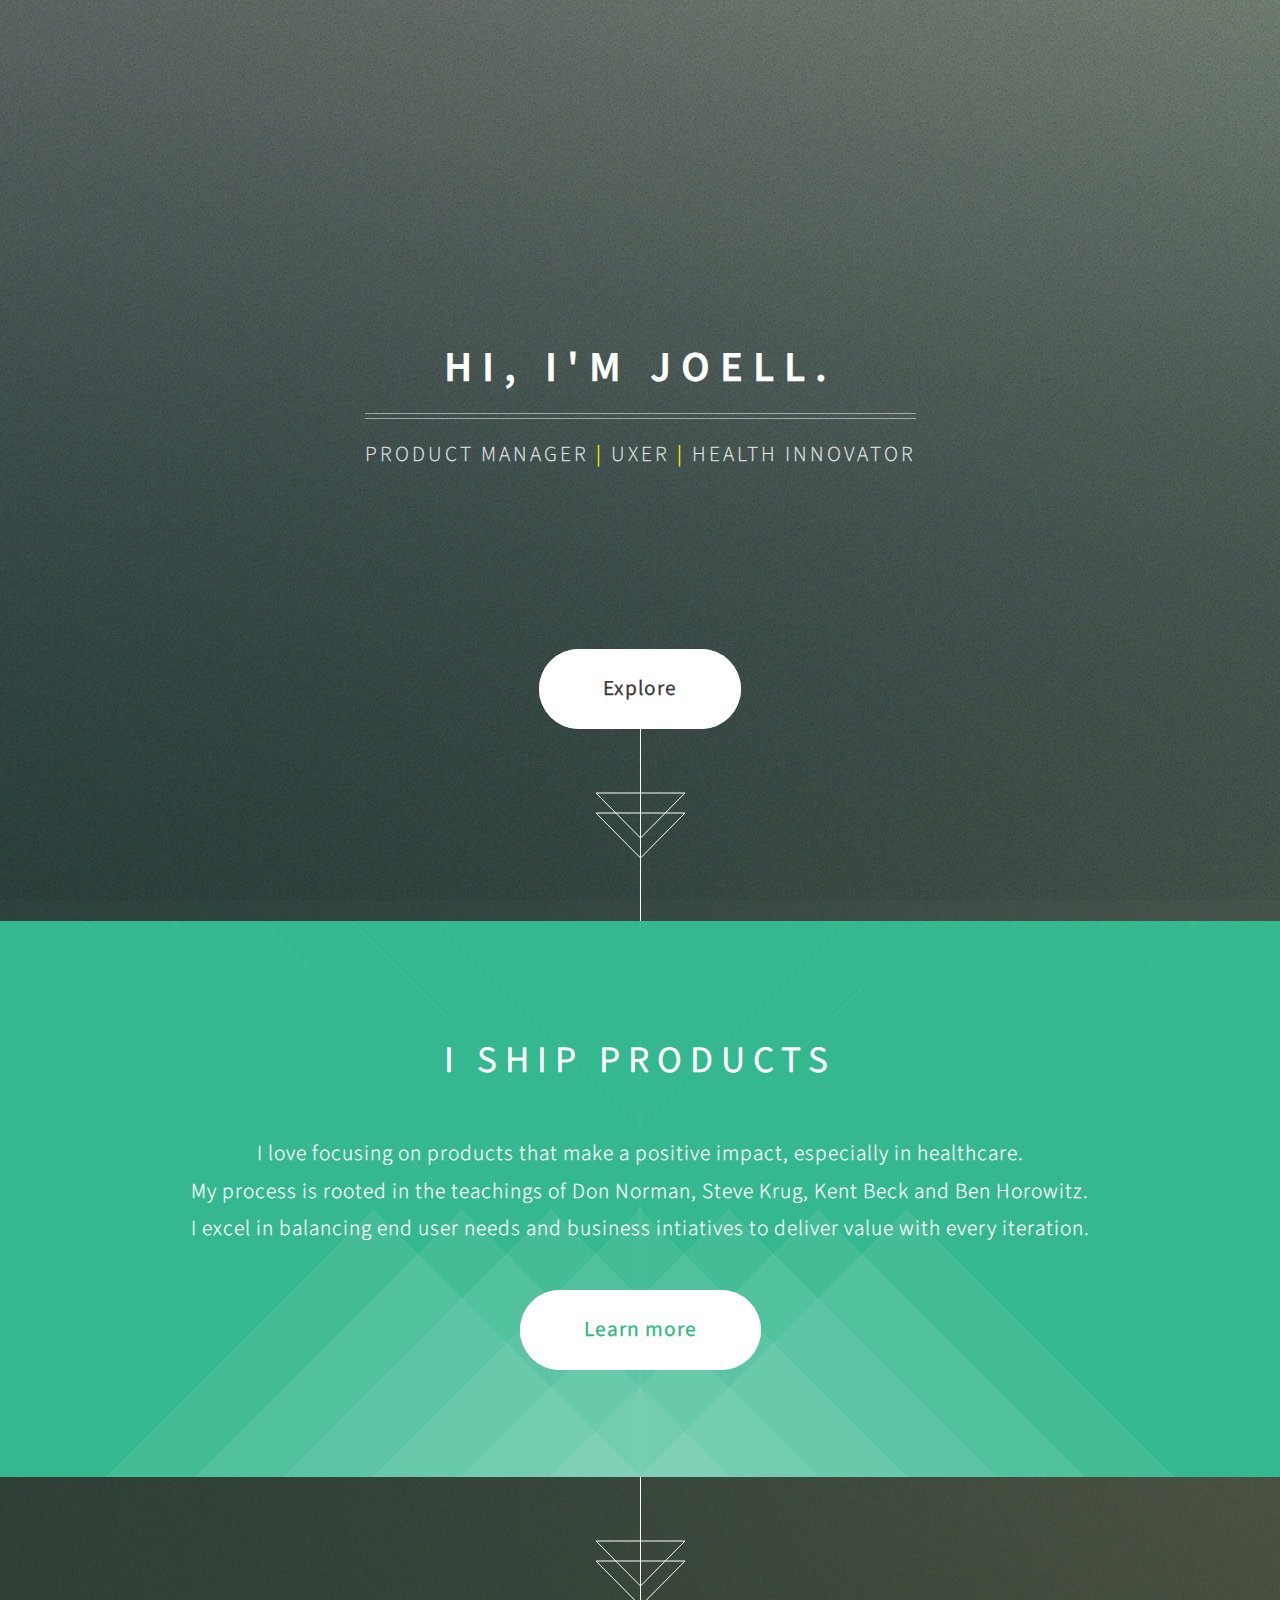
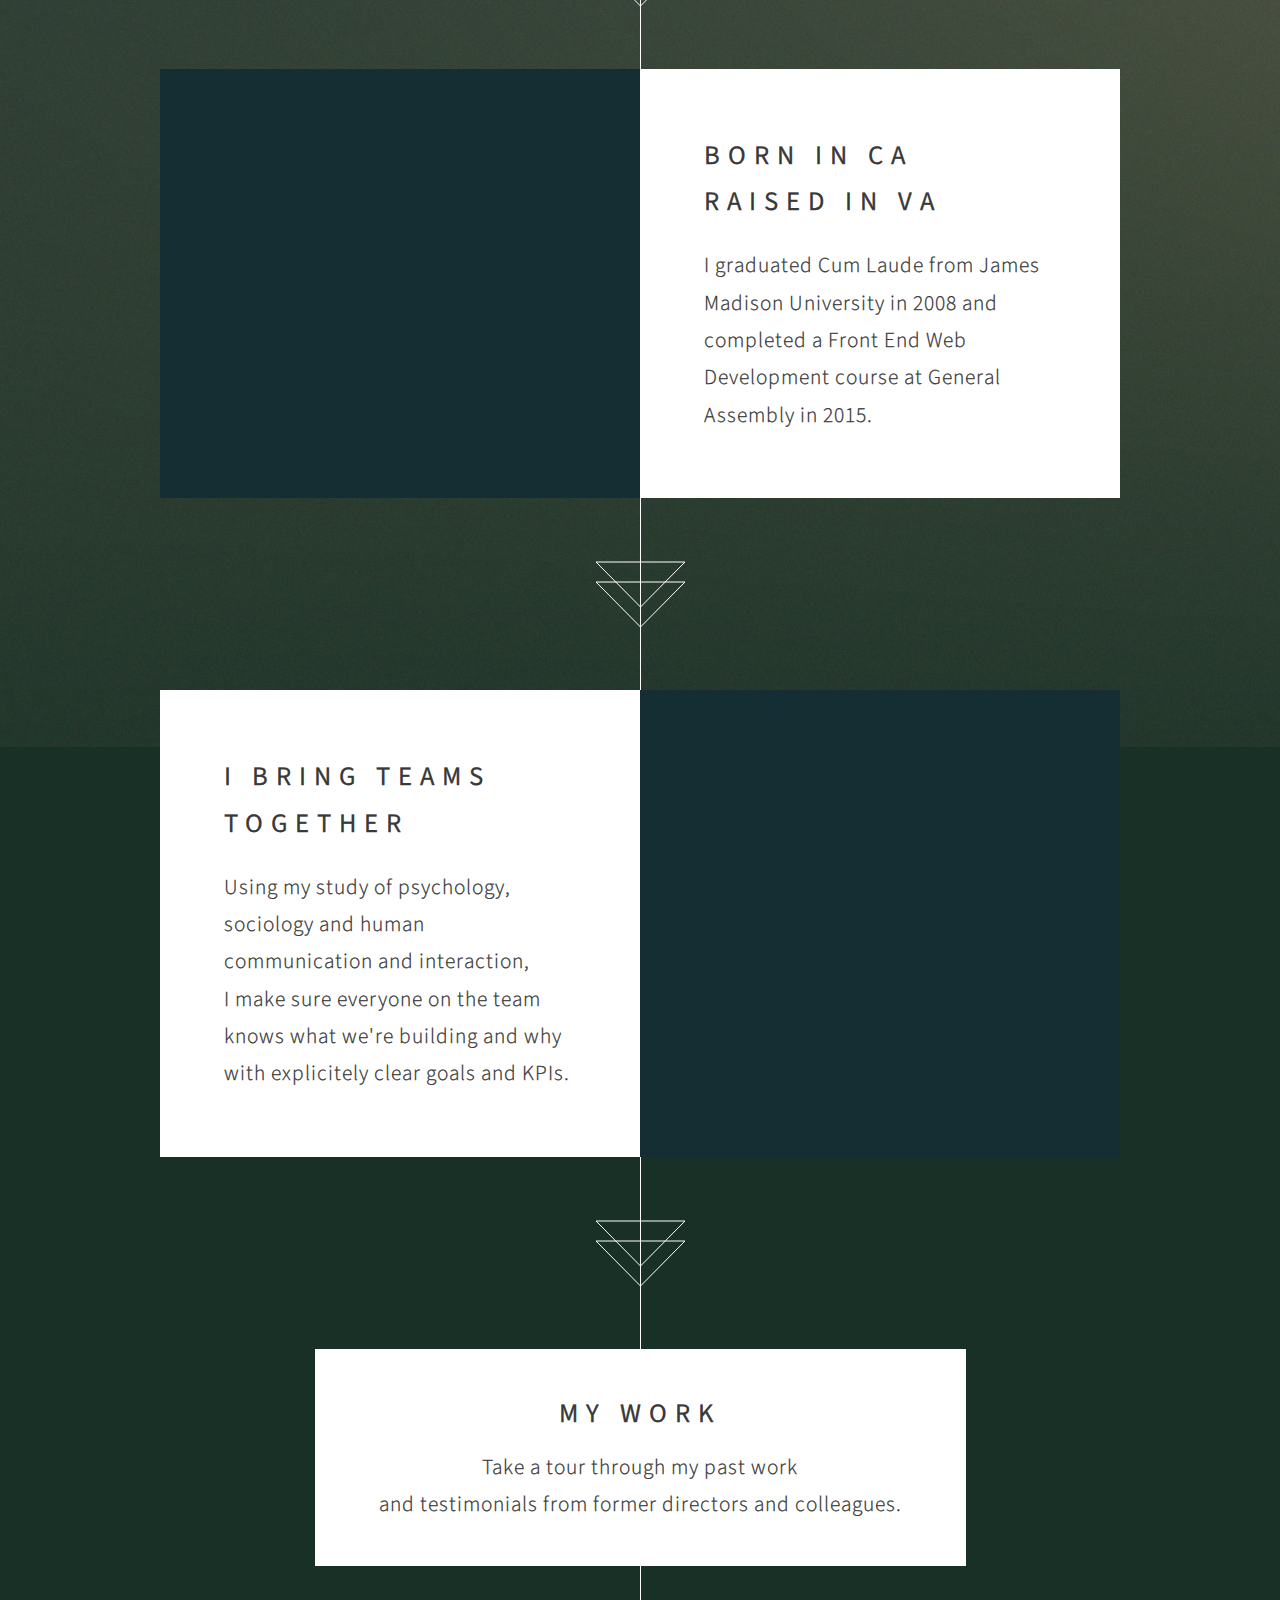
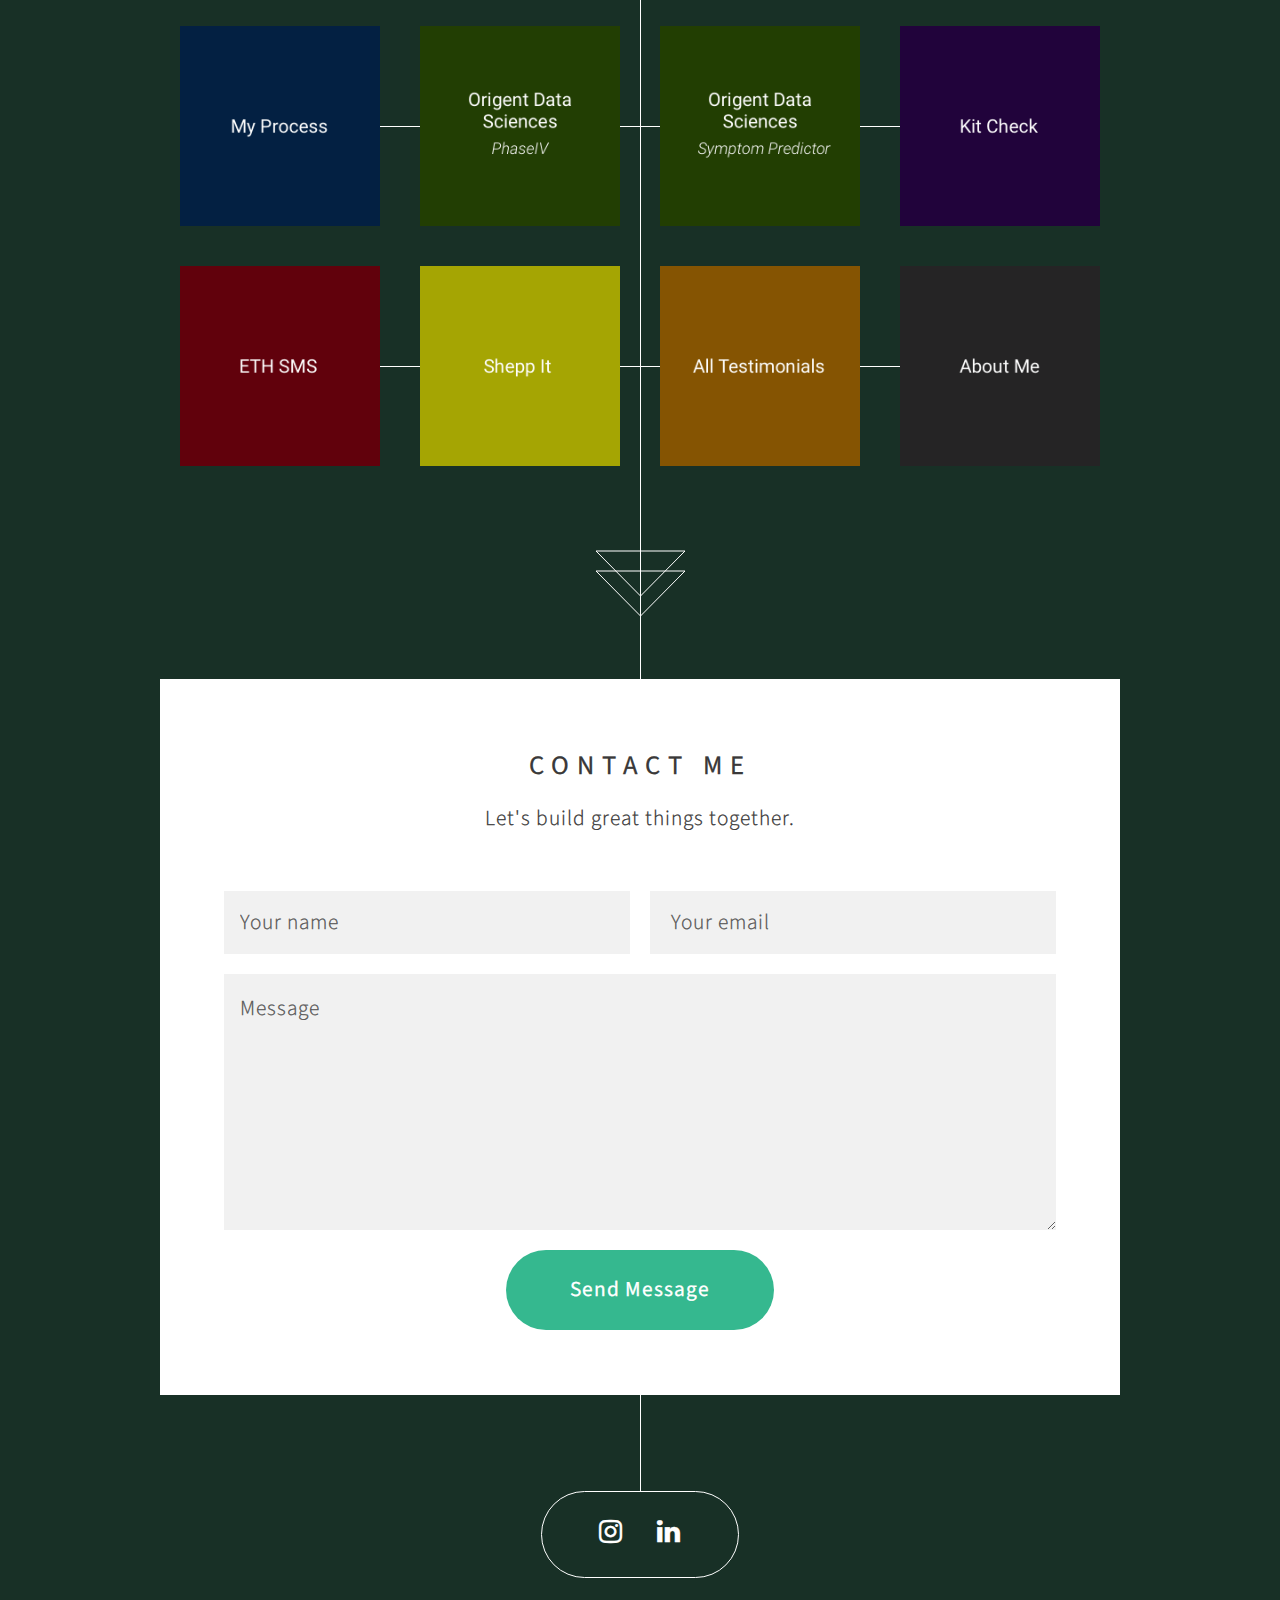
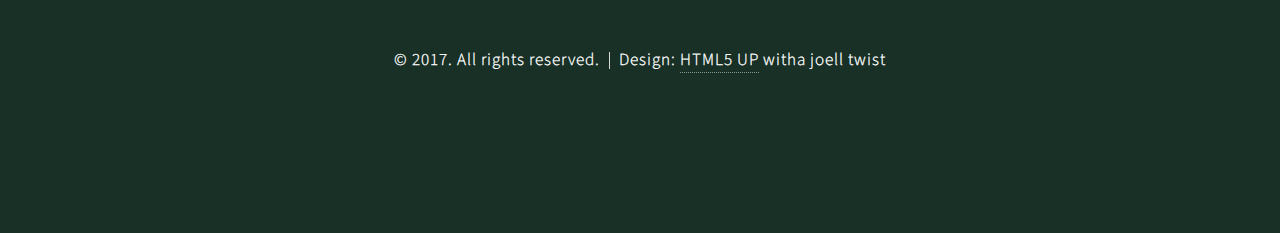
==== commit 16525ea7: "updated images in portfolio" ====
--- a/html5up-overflow/index.html
+++ b/html5up-overflow/index.html
@@ -19,7 +19,7 @@
 			<section id="header">
 				<header>
 					<h1>Hi, I'm Joell.</h1>
-					<p>Product Manager | UXer | Health Tech Boundary Pusher</p>
+					<p>Product Manager <span style="color:#ffff00">|</span> UXer <span style="color:#ffff00">|</span> Health Innovator</p>
 				</header>
 				<footer>
 					<a href="#banner" class="button style2 scrolly-middle">Explore</a>
@@ -33,7 +33,7 @@
 				</header>
 				<p>I love focusing on products that make a positive impact, especially in healthcare.<br/>
 			 	My process is rooted in the teachings of Don Norman, Steve Krug, Kent Beck and Ben Horowitz.<br/>
-				I excel in balancing business needs with end-user needs to deliver value with every iteration.</p>
+				I excel in balancing end user needs and business intiatives to deliver value with every iteration.</p>
 				<footer>
 					<a href="#first" class="button style2 scrolly">Learn more</a>
 				</footer>
@@ -41,25 +41,25 @@
 
 		<!-- Feature 1 -->
 			<article id="first" class="container box style1 right">
-				<a href="#" class="image fit"><img src="images/pic01.jpg" alt="" /></a>
+				<a href="#" class="image fit"><img src="images/jo-about-1.jpg" alt="" /></a>
 				<div class="inner">
 					<header>
-						<h2>Something about me<br />
-						dolor sit amet</h2>
-					</header>
-					<p>Tortor faucibus ullamcorper nec tempus purus sed penatibus. Lacinia pellentesque eleifend vitae est elit tristique velit tempus etiam.</p>
+						<h2>Born in CA<br />
+						Raised in VA</h2>
+					</header>
+					<p>I graduated Cum Laude from James Madison University in 2008 and completed a Front End Web Development course at General Assembly in 2015.</p>
 				</div>
 			</article>
 
 		<!-- Feature 2 -->
 			<article class="container box style1 left">
-				<a href="#" class="image fit"><img src="images/pic02.jpg" alt="" /></a>
+				<a href="#" class="image fit"><img src="images/jo-about-2.jpg" alt="" /></a>
 				<div class="inner">
 					<header>
-						<h2>Something else about me<br />
-						lectus lacus</h2>
-					</header>
-					<p>Rhoncus mattis egestas sed fusce sodales rutrum et etiam ullamcorper. Etiam egestas scelerisque ac duis magna lorem ipsum dolor.</p>
+						<h2>I bring teams together<br />
+						</h2>
+					</header>
+					<p>Using my study of psychology, sociology and human communication and interaction,<br>I make sure everyone on the team knows what we're building and why with explicitely clear goals and KPIs.</p>
 				</div>
 			</article>
 
@@ -67,35 +67,82 @@
 			<article class="container box style2">
 				<header>
 					<h2>My Work</h2>
-					<p>Justo phasellus et aenean dignissim<br />
-					placerat cubilia purus lectus.</p>
+					<p>Take a tour through my past work<br />
+					and testimonials from former directors and colleagues.</p>
 				</header>
 				<div class="inner gallery">
+					<!--my process-->
 					<div class="row 0%">
-						<div class="3u 12u(mobile)"><a href="images/fulls/01.jpg" class="image fit"><img src="images/thumbs/01.jpg" alt="" title="Ad infinitum" /></a></div>
-						<div class="3u 12u(mobile)"><a href="images/fulls/02.jpg" class="image fit"><img src="images/thumbs/02.jpg" alt="" title="Dressed in Clarity" /></a></div>
-						<div class="3u 12u(mobile)"><a href="images/fulls/03.jpg" class="image fit"><img src="images/thumbs/03.jpg" alt="" title="Raven" /></a></div>
-						<div class="3u 12u(mobile)"><a href="images/fulls/04.jpg" class="image fit"><img src="images/thumbs/04.jpg" alt="" title="I'll have a cup of Disneyland, please" /></a></div>
+						<div class="3u 12u(mobile)"><a href="images/fulls/process.png" class="image fit"><img src="images/thumbs/process.png" alt="" title="Andrew Conklin; Software Architect - Origent Data Sciences" /></a></div>
+						<a href="images/fulls/features.png" style="display:none;" class="image fit"><img src="images/thumbs/02.jpg" style="display:none;" alt="" title="Sean Perkins; CEO - Mobility Labs" /></a>
+						<a href="images/fulls/sprint-tracker.png" style="display:none;" class="image fit"><img src="images/thumbs/03.jpg" style="display:none;" alt="" title="Julio Sanots; Managing Partner - Life On Mars (worked together at Origent)" /></a>
+						<a href="images/fulls/bugs.png" style="display:none;" class="image fit"><img src="images/thumbs/04.jpg" style="display:none;" alt="" title="Christian Doyle; Lead Engineer - Kit Check" /></a>
+						<a href="images/fulls/devprocess.png" style="display:none;" class="image fit"><img src="images/thumbs/04.jpg" style="display:none;" alt="" title="Meg Kemp; Director of UX - Catholic Relief Services (worked together at Agora)" /></a>
+						<a href="images/fulls/sean.png" style="display:none;" class="image fit"><img src="images/thumbs/02.jpg" style="display:none;" alt="" title="Sean Perkins; CEO - Mobility Labs" /></a>
+
+					<!--origent- phase iv-->
+						<div class="3u 12u(mobile)"><a href="images/fulls/p4-allstudies-2.png" class="image fit"><img src="images/thumbs/origent-phaseiv.png" alt="" title="Andrew Conklin; Software Architect - Origent Data Sciences" /></a></div>
+						<a href="images/fulls/studies.png" style="display:none;" class="image fit"><img src="images/thumbs/02.jpg" style="display:none;" alt="" title="Sean Perkins; CEO - Mobility Labs" /></a>
+						<a href="images/fulls/p4-newstudy-3.png" style="display:none;" class="image fit"><img src="images/thumbs/03.jpg" style="display:none;" alt="" title="Julio Sanots; Managing Partner - Life On Mars (worked together at Origent)" /></a>
+						<a href="images/fulls/newstudy.png" style="display:none;" class="image fit"><img src="images/thumbs/04.jpg" style="display:none;" alt="" title="Christian Doyle; Lead Engineer - Kit Check" /></a>
+						<a href="images/fulls/p4-studypage-5.png" style="display:none;" class="image fit"><img src="images/thumbs/04.jpg" style="display:none;" alt="" title="Meg Kemp; Director of UX - Catholic Relief Services (worked together at Agora)" /></a>
+						<a href="images/fulls/studysummary.png" style="display:none;" class="image fit"><img src="images/thumbs/04.jpg" style="display:none;" alt="" title="Meg Kemp; Director of UX - Catholic Relief Services (worked together at Agora)" /></a>
+
+					<!--origent- foco-->
+						<div class="3u 12u(mobile)"><a href="images/fulls/foco-index.png" class="image fit"><img src="images/thumbs/origent-foco.png" alt="" title="Andrew Conklin; Software Architect - Origent Data Sciences" /></a></div>
+						<a href="images/fulls/foco-1.png" style="display:none;" class="image fit"><img src="images/thumbs/02.jpg" style="display:none;" alt="" title="Sean Perkins; CEO - Mobility Labs" /></a>
+						<a href="images/fulls/foco-2.png" style="display:none;" class="image fit"><img src="images/thumbs/03.jpg" style="display:none;" alt="" title="Julio Sanots; Managing Partner - Life On Mars (worked together at Origent)" /></a>
+						<a href="images/fulls/foco-3.png" style="display:none;" class="image fit"><img src="images/thumbs/04.jpg" style="display:none;" alt="" title="Christian Doyle; Lead Engineer - Kit Check" /></a>
+
+					<!--a check-->
+						<div class="3u 12u(mobile)"><a href="images/fulls/acheck.png" class="image fit"><img src="images/thumbs/kitcheck.png" alt="" title="Andrew Conklin; Software Architect - Origent Data Sciences" /></a></div>
+						<a href="images/fulls/acheck-mock1.png" style="display:none;" class="image fit"><img src="images/thumbs/02.jpg" style="display:none;" alt="" title="Sean Perkins; CEO - Mobility Labs" /></a>
+						<a href="images/fulls/acheck-mock2.png" style="display:none;" class="image fit"><img src="images/thumbs/03.jpg" style="display:none;" alt="" title="Julio Sanots; Managing Partner - Life On Mars (worked together at Origent)" /></a>
+						<a href="images/fulls/acheck-mock3.png" style="display:none;" class="image fit"><img src="images/thumbs/04.jpg" style="display:none;" alt="" title="Christian Doyle; Lead Engineer - Kit Check" /></a>
+						<a href="images/fulls/acheck-mock4.png" style="display:none;" class="image fit"><img src="images/thumbs/04.jpg" style="display:none;" alt="" title="Christian Doyle; Lead Engineer - Kit Check" /></a>
+						<a href="images/fulls/doyle.png" style="display:none;" class="image fit"><img src="images/thumbs/04.jpg" style="display:none;" alt="" title="Christian Doyle; Lead Engineer - Kit Check" /></a>
 					</div>
+					
+					<!--eth sms-->
 					<div class="row 0%">
-						<div class="3u 12u(mobile)"><a href="images/fulls/05.jpg" class="image fit"><img src="images/thumbs/05.jpg" alt="" title="Cherish" /></a></div>
-						<div class="3u 12u(mobile)"><a href="images/fulls/06.jpg" class="image fit"><img src="images/thumbs/06.jpg" alt="" title="Different." /></a></div>
-						<div class="3u 12u(mobile)"><a href="images/fulls/07.jpg" class="image fit"><img src="images/thumbs/07.jpg" alt="" title="History was made here" /></a></div>
-						<div class="3u 12u(mobile)"><a href="images/fulls/08.jpg" class="image fit"><img src="images/thumbs/08.jpg" alt="" title="People come and go and walk away" /></a></div>
+						<div class="3u 12u(mobile)"><a href="images/fulls/ethsms-1.png" class="image fit"><img src="images/thumbs/ethsms.png" alt="" title="Andrew Conklin; Software Architect - Origent Data Sciences" /></a></div>
+						<a href="images/fulls/ethsms-2.png" style="display:none;" class="image fit"><img src="images/thumbs/02.jpg" style="display:none;" alt="" title="Sean Perkins; CEO - Mobility Labs" /></a>
+						<a href="images/fulls/ethsms-3.png" style="display:none;" class="image fit"><img src="images/thumbs/03.jpg" style="display:none;" alt="" title="Julio Sanots; Managing Partner - Life On Mars (worked together at Origent)" /></a>
+
+					<!--shepp it-->
+						<div class="3u 12u(mobile)"><a href="http://shepp.it" target="_blank"><img src="images/thumbs/sheppit.png" class="image fit"/></a></div>
+
+					<!--testimonials-->
+						<div class="3u 12u(mobile)"><a href="images/fulls/andrew.png" class="image fit"><img src="images/thumbs/testimonials.png" alt="" title="Andrew Conklin; Software Architect - Origent Data Sciences" /></a></div>
+						<a href="images/fulls/sean.png" style="display:none;" class="image fit"><img src="images/thumbs/02.jpg" style="display:none;" alt="" title="Sean Perkins; CEO - Mobility Labs" /></a>
+						<a href="images/fulls/julio.png" style="display:none;" class="image fit"><img src="images/thumbs/03.jpg" style="display:none;" alt="" title="Julio Sanots; Managing Partner - Life On Mars (worked together at Origent)" /></a>
+						<a href="images/fulls/doyle.png" style="display:none;" class="image fit"><img src="images/thumbs/04.jpg" style="display:none;" alt="" title="Christian Doyle; Lead Engineer - Kit Check" /></a>
+						<a href="images/fulls/meg.png" style="display:none;" class="image fit"><img src="images/thumbs/04.jpg" style="display:none;" alt="" title="Meg Kemp; Director of UX - Catholic Relief Services (worked together at Agora)" /></a>
+
+					<!--me-->
+						<div class="3u 12u(mobile)"><a href="images/fulls/acheck.png" class="image fit"><img src="images/thumbs/me.png" alt="" title="Andrew Conklin; Software Architect - Origent Data Sciences" /></a></div>
+						<a href="images/fulls/acheck-mock-1.png" style="display:none;" class="image fit"><img src="images/thumbs/02.jpg" style="display:none;" alt="" title="Sean Perkins; CEO - Mobility Labs" /></a>
+						<a href="images/fulls/acheck-mock-2.png" style="display:none;" class="image fit"><img src="images/thumbs/03.jpg" style="display:none;" alt="" title="Julio Sanots; Managing Partner - Life On Mars (worked together at Origent)" /></a>
+						<a href="images/fulls/acheck-mock-3.png" style="display:none;" class="image fit"><img src="images/thumbs/04.jpg" style="display:none;" alt="" title="Christian Doyle; Lead Engineer - Kit Check" /></a>
+						<a href="images/fulls/acheck-mock-4.png" style="display:none;" class="image fit"><img src="images/thumbs/04.jpg" style="display:none;" alt="" title="Christian Doyle; Lead Engineer - Kit Check" /></a>
+						<a href="images/fulls/meg.png" style="display:none;" class="image fit"><img src="images/thumbs/04.jpg" style="display:none;" alt="" title="Meg Kemp; Director of UX - Catholic Relief Services (worked together at Agora)" /></a>
+
 					</div>
+
 				</div>
+
 			</article>
 
 		<!-- Contact -->
 			<article class="container box style3">
 				<header>
 					<h2>Contact Me</h2>
-					<p>I'm excited to build great things, together.</p>
+					<p>Let's build great things together.</p>
 				</header>
 				<form method="post" action="#">
 					<div class="row 50%">
-						<div class="6u 12u$(mobile)"><input type="text" class="text" name="name" placeholder="Name" /></div>
-						<div class="6u$ 12u$(mobile)"><input type="text" class="text" name="email" placeholder="Email" /></div>
+						<div class="6u 12u$(mobile)"><input type="text" class="text" name="name" placeholder="Your name" /></div>
+						<div class="6u$ 12u$(mobile)"><input type="text" class="text" name="email" placeholder=" Your email" /></div>
 						<div class="12u$">
 							<textarea name="message" placeholder="Message"></textarea>
 						</div>
@@ -267,8 +314,8 @@
 
 		<section id="footer">
 			<ul class="icons">
-				<li><a href="#" class="icon fa-instagram"><span class="label">Instagram</span></a></li>
-				<li><a href="#" class="icon fa-linkedin"><span class="label">LinkedIn</span></a></li>
+				<li><a href="http://instagram.com/jkshepperson" target="_blank" class="icon fa-instagram"><span class="label">Instagram</span></a></li>
+				<li><a href="https://linkedin.com/in/joellshepperson" target="_blank" class="icon fa-linkedin"><span class="label">LinkedIn</span></a></li>
 			</ul>
 			<div class="copyright">
 				<ul class="menu">
